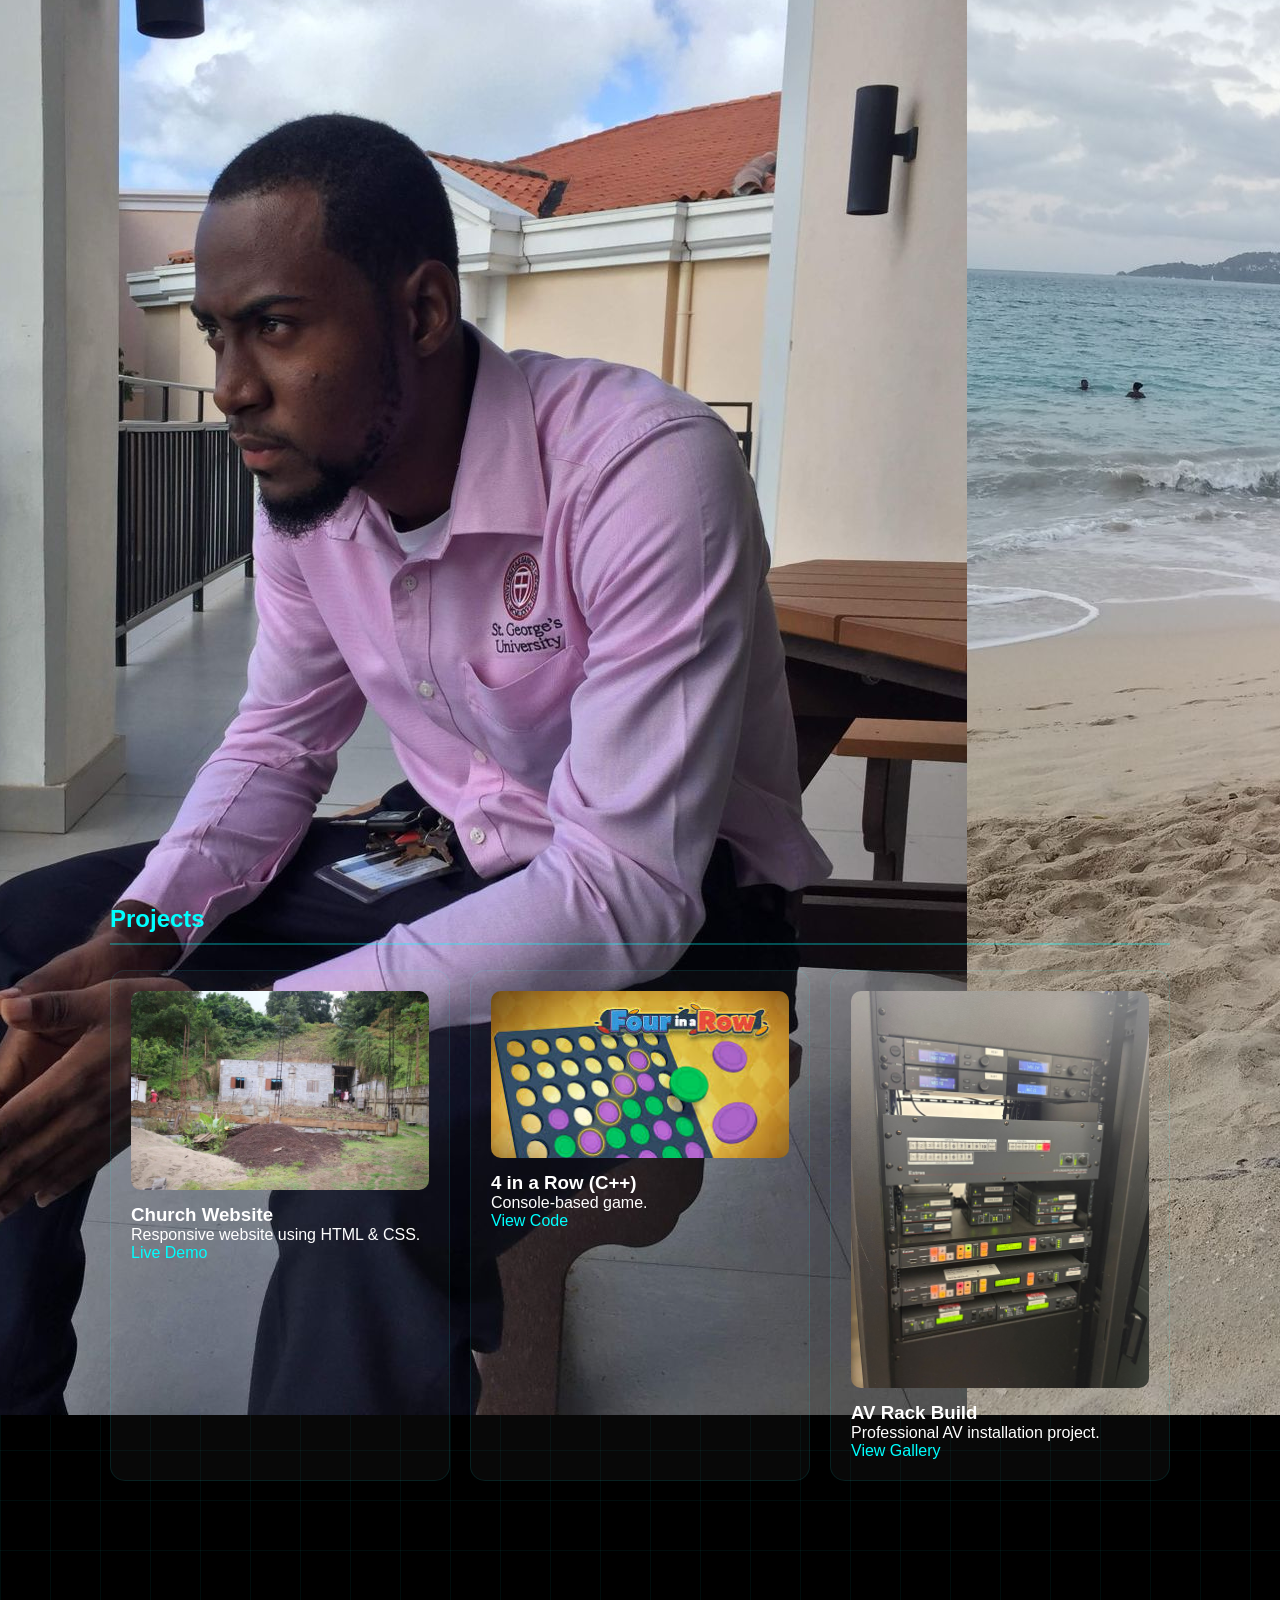
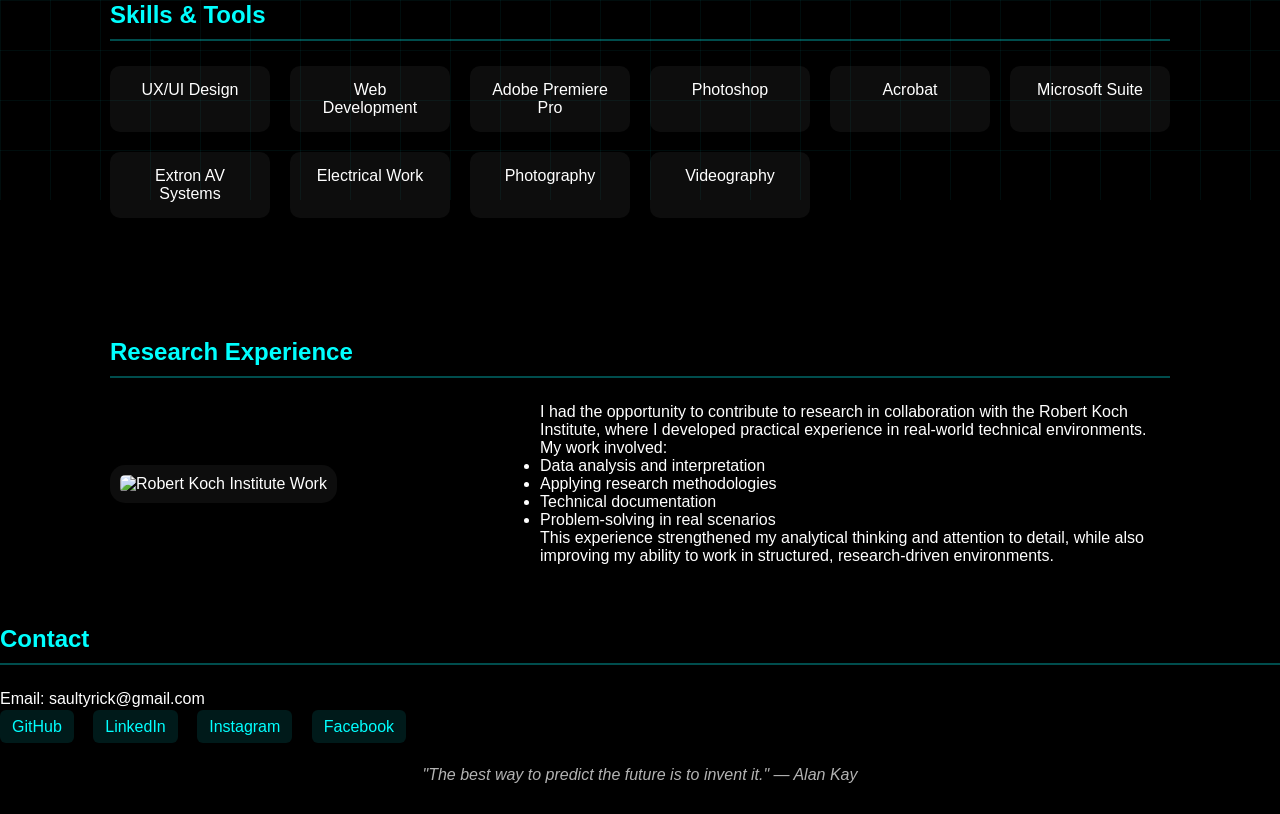
==== index.html @ 4882a9a1 "index.html" ====
<!DOCTYPE html>
<html lang="en">
<head>
<meta charset="UTF-8">
<meta name="viewport" content="width=device-width, initial-scale=1.0">
<title>Tyrick Portfolio</title>

<style>
/* RESET */
* {
    margin: 0;
    padding: 0;
    box-sizing: border-box;
}

body {
    font-family: 'Segoe UI', sans-serif;
    color: white;
    margin: 0;
    padding: 0;
    background: black;
    overflow-x: hidden;
}

/* Animated tech grid */
body::before {
    content: "";
    position: fixed;
    width: 200%;
    height: 200%;
    background-image: linear-gradient(rgba(0,255,255,0.05) 1px, transparent 1px),
                      linear-gradient(90deg, rgba(0,255,255,0.05) 1px, transparent 1px);
    background-size: 50px 50px;
    animation: moveGrid 20s linear infinite;
    z-index: -1;
}

/* Glow gradient overlay */
body::after {
    content: "";
    position: fixed;
    width: 100%;
    height: 100%;
    background: radial-gradient(circle at top, rgba(0,255,255,0.15), transparent 60%);
    z-index: -1;
}

/* Grid animation */
@keyframes moveGrid {
    0% {
        transform: translate(0,0);
    }
    100% {
        transform: translate(-50px, -50px);
    }
}

/* HEADER */
header {
    text-align: center;
    padding: 60px 20px;
}

header h1 {
    font-size: 3rem;
    background: linear-gradient(to right, cyan, lightblue);
    -webkit-background-clip: text;
    color: transparent;
}

header p {
    opacity: 0.8;
}

/* SECTION */
section {
    padding: 40px 20px;
    max-width: 1000px;
    margin: auto;
}

h2 {
    margin-bottom: 20px;
    color: cyan;
}

/* ABOUT IMAGES */
.about-images {
    display: flex;
    gap: 15px;
    margin-bottom: 20px;
    flex-wrap: wrap;
}

.about-images img {
    width: 120px;
    border-radius: 12px;
    transition: transform 0.3s;
}
/* SLIDESHOW */
.slideshow {
    position: relative;
    width: 100%;
    max-width: 400px;
    height: 300px;
    margin-bottom: 20px;
    display: flex;
    align-items: center;
    justify-content: center;
}

..slide {
    position: absolute;
    width: 100%;
    height: 100%;
    object-fit: contain; /* 🔥 FIX */
    border-radius: 15px;
    opacity: 0;
    transition: opacity 1s ease-in-out;
    background: rgba(255,255,255,0.05); /* adds frame */
}
.slide.active {
    opacity: 1;
}
.slide.active {
    opacity: 1;
    transform: scale(1.05);
}

.about-images img:hover {
    transform: scale(1.1);
}

/* PROJECTS */
.projects {
    display: grid;
    grid-template-columns: repeat(auto-fit, minmax(250px, 1fr));
    gap: 20px;
}

/* CARD */
.card {
    background: rgba(255,255,255,0.05);
    backdrop-filter: blur(10px);
    padding: 20px;
    border-radius: 15px;
    transition: all 0.3s ease;
    border: 1px solid rgba(255,255,255,0.1);
}

.card:hover {
    transform: translateY(-10px);
    box-shadow: 0 10px 30px rgba(0,255,255,0.2);
}

.card img {
    width: 100%;
    border-radius: 10px;
    margin-bottom: 10px;
}

/* LINKS */
a {
    color: cyan;
    text-decoration: none;
}

a:hover {
    text-decoration: underline;
}

/* SOCIAL */
.social-links {
    margin-top: 10px;
}

.social-links a {
    margin-right: 15px;
}

/* FOOTER */
footer {
    text-align: center;
    padding: 30px;
    opacity: 0.7;
    font-style: italic;
}

/* ANIMATION */
.fade-in {
    opacity: 0;
    transform: translateY(20px);
    animation: fadeIn 1s forwards;
}
/* HERO */
.hero {
    padding: 80px 20px;
    display: flex;
    justify-content: center;
    align-items: center;
}

.hero-content {
    display: flex;
    align-items: center;
    gap: 40px;
    flex-wrap: wrap;
}

.profile-pic {
    width: 180px;
    height: 180px;
    object-fit: cover;
    border-radius: 50%;
    border: 3px solid cyan;
    box-shadow: 0 0 25px rgba(0,255,255,0.4);
}

.hero h1 {
    font-size: 3rem;
    background: linear-gradient(to right, cyan, lightblue);
    -webkit-background-clip: text;
    color: transparent;
}

.hero h3 {
    margin: 10px 0;
    opacity: 0.8;
}

.btn {
    display: inline-block;
    margin-top: 15px;
    padding: 10px 20px;
    background: cyan;
    color: black;
    border-radius: 8px;
    font-weight: bold;
}

/* SECTION STYLE */
section {
    padding: 60px 20px;
    max-width: 1100px;
    margin: auto;
}

/* HEADINGS */
h2 {
    margin-bottom: 25px;
    border-bottom: 2px solid rgba(0,255,255,0.3);
    padding-bottom: 10px;
}

/* CARDS (UPGRADED) */
.card {
    background: rgba(255,255,255,0.03);
    padding: 20px;
    border-radius: 15px;
    transition: 0.3s;
    border: 1px solid rgba(0,255,255,0.1);
}

.card:hover {
    transform: translateY(-8px);
    box-shadow: 0 0 25px rgba(0,255,255,0.2);
}

/* SKILLS GRID */
.skills-grid {
    display: grid;
    grid-template-columns: repeat(auto-fit, minmax(150px, 1fr));
    gap: 20px;
    text-align: center;
}

.skill {
    background: rgba(255,255,255,0.04);
    padding: 20px;
    border-radius: 12px;
    transition: 0.3s;
}

.skill:hover {
    transform: scale(1.05);
    background: rgba(0,255,255,0.08);
}

/* RKI SECTION */
.rki {
    display: flex;
    gap: 30px;
    align-items: center;
    flex-wrap: wrap;
}

.rki img {
    width: 250px;
    border-radius: 15px;
    box-shadow: 0 0 20px rgba(0,255,255,0.2);
}
/* ABOUT LAYOUT */
.about-container {
    display: flex;
    gap: 30px;
    align-items: center;
    flex-wrap: wrap;
}

.about-text {
    flex: 1;
    min-width: 280px;
}

.slideshow {
    flex: 1;
    max-width: 400px;
}

/* SKILLS */
.skills-grid {
    display: grid;
    grid-template-columns: repeat(auto-fit, minmax(140px, 1fr));
    gap: 20px;
    text-align: center;
}

.skill {
    background: rgba(255,255,255,0.05);
    padding: 15px;
    border-radius: 10px;
    transition: 0.3s;
}

.skill:hover {
    background: rgba(0,255,255,0.1);
    transform: scale(1.05);
}
/* CONTACT */
.social-links a {
    margin-right: 15px;
    padding: 8px 12px;
    border-radius: 6px;
    background: rgba(0,255,255,0.1);
}
    /* RESEARCH SECTION */
.research-container {
    display: flex;
    gap: 30px;
    align-items: center;
    flex-wrap: wrap;
}

.research-image {
    flex: 1;
    max-width: 400px;
}

.research-image img {
    width: 100%;
    height: 280px;
    object-fit: contain; /* 🔥 THIS FIXES CUTTING */
    border-radius: 15px;
    background: rgba(255,255,255,0.05); /* gives frame feel */
    padding: 10px;
}

.research-text {
    flex: 1;
    min-width: 280px;
}
@keyframes fadeIn {
    to {
        opacity: 1;
        transform: translateY(0);
    }
}

/* RESPONSIVE */
@media(max-width: 600px) {
    header h1 {
        font-size: 2rem;
    }
}
</style>

</head>

<body>

<header class="hero fade-in">
    <div class="hero-content">
        <img src="./saul5.jpeg" class="profile-pic">

        <div>
            <h1>Tyrick Saul</h1>
            <h3>Audio Visual Technician | Web Developer</h3>
            <p>Building modern, user-focused digital experiences.</p>
            <a href="Tyrick Saul Resume 2026.docx" class="btn">Download CV</a>
        </div>
    </div>
</header>

<section class="fade-in">
    <h2>About Me</h2>

    <div class="about-container">

        <div class="slideshow">
            <img class="slide active" src="./Tyrick.jpeg">
            <img class="slide" src="./saul1.jpeg">
            <img class="slide" src="./saul2.jpeg">
            <img class="slide" src="./saul3.jpeg">
            <img class="slide" src="./saul4.jpeg">
            <img class="slide" src="./saul6.jpeg">
            <img class="slide" src="./saul7.jpeg">
        </div>

        <div class="about-text">
            <p>
                Hi, I’m Tyrick - a 27-year-old Audiovisual Technician with a deep passion for building modern, responsive websites. I love turning ideas into real-world digital solutions that are clean, performant, and a pleasure to use.
            </p>

            <p>
                By day, I work in the world of sound and visuals. By evenings (and night), I’m a BSc Information Technology student, constantly learning how to bridge the gap between creative design and technical execution.
            </p>

            <p>
                When I’m not behind a screen, I enjoy hiking, working on cars, and building things. I value purpose, integrity, and community in everything I do.
            </p>

            <p><strong>Let’s build something meaningful — together.</strong></p>
        </div>

    </div>
</section>

<section class="fade-in">
    <h2>Projects</h2>

    <div class="projects">

        <div class="card">
            <img src="./60.jpeg">
            <h3>Church Website</h3>
            <p>Responsive website using HTML & CSS.</p>
            <a href="index1.html" target="_blank">Live Demo</a>
        </div>

        <div class="card">
            <img src="./4inarow.jfif">
            <h3>4 in a Row (C++)</h3>
            <p>Console-based game.</p>
            <a href="./completeproject.cpp">View Code</a>
        </div>

        <div class="card">
    <img src="./rack11.jpeg">
    <h3>AV Rack Build</h3>
    <p>Professional AV installation project.</p>
    <a href="avrack.html">View Gallery</a>
</div>

    </div>
</section>
<section class="fade-in">
    <h2>Skills & Tools</h2>

    <div class="skills-grid">
        <div class="skill">UX/UI Design</div>
        <div class="skill">Web Development</div>
        <div class="skill">Adobe Premiere Pro</div>
        <div class="skill">Photoshop</div>
        <div class="skill">Acrobat</div>
        <div class="skill">Microsoft Suite</div>
        <div class="skill">Extron AV Systems</div>
        <div class="skill">Electrical Work</div>
        <div class="skill">Photography</div>
        <div class="skill">Videography</div>
    </div>
</section>
<section class="fade-in">
    <h2>Research Experience</h2>

    <div class="research-container">

        <div class="research-image">
            <img src="./rki.jpeg" alt="Robert Koch Institute Work">
        </div>

        <div class="research-text">
            <p>
                I had the opportunity to contribute to research in collaboration with the Robert Koch Institute, where I developed practical experience in real-world technical environments.
            </p>

            <p>
                My work involved:
            </p>

            <ul>
                <li>Data analysis and interpretation</li>
                <li>Applying research methodologies</li>
                <li>Technical documentation</li>
                <li>Problem-solving in real scenarios</li>
            </ul>

            <p>
                This experience strengthened my analytical thinking and attention to detail, while also improving my ability to work in structured, research-driven environments.
            </p>
        </div>

    </div>
</section>
    <h2>Contact</h2>
    <p>Email: saultyrick@gmail.com</p>

    <div class="social-links">
        <a href="https://github.com/Tyricks" target="_blank">GitHub</a>
        <a href="https://www.linkedin.com/in/tyrick-saul-34ab68225/" target="_blank">LinkedIn</a>
        <a href="https://instagram.com/yourprofile" target="_blank">Instagram</a>
        <a href="https://www.facebook.com/trini.vibes.3" target="_blank">Facebook</a>
    </div>
</section>

<footer>
    "The best way to predict the future is to invent it." — Alan Kay
</footer>
<script>
let slides = document.querySelectorAll(".slide");
let index = 0;

setInterval(() => {
    slides[index].classList.remove("active");
    index = (index + 1) % slides.length;
    slides[index].classList.add("active");
}, 2000); // 2 seconds per image
</script>
</body>
</html>
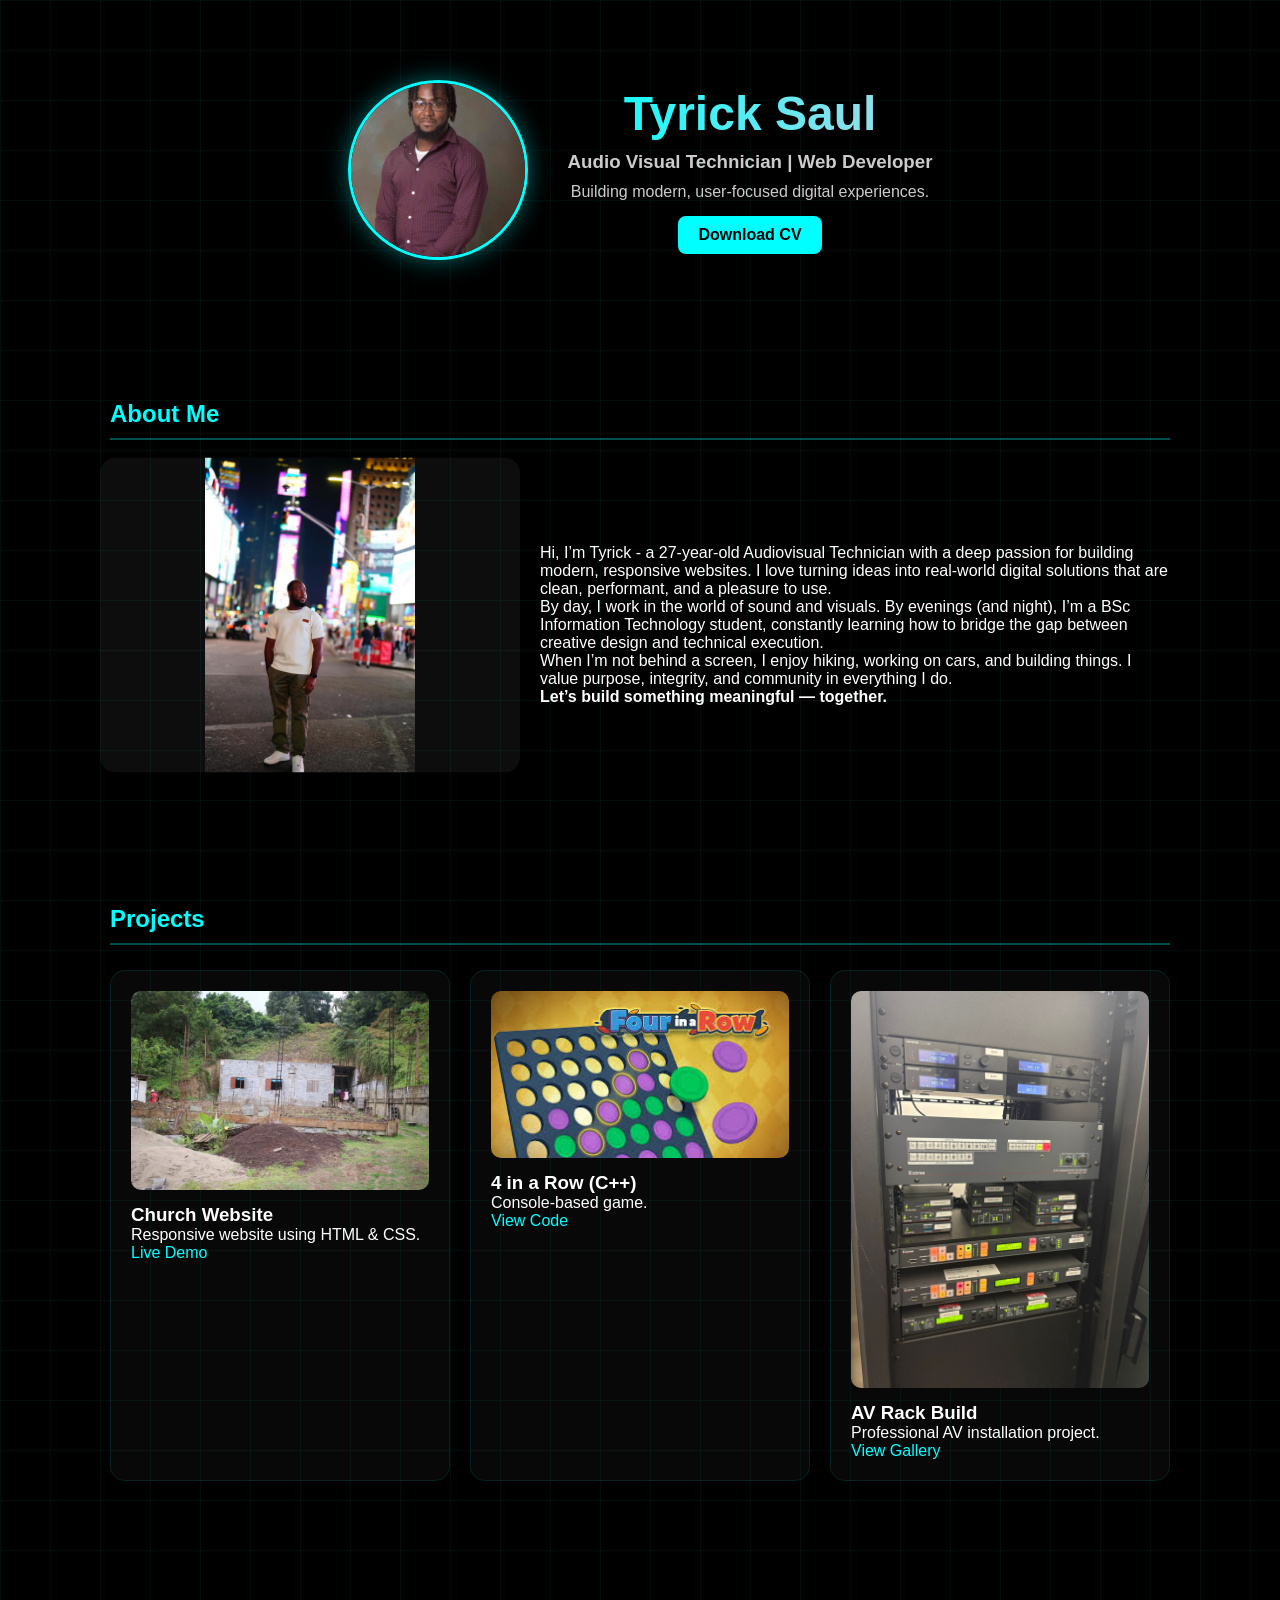
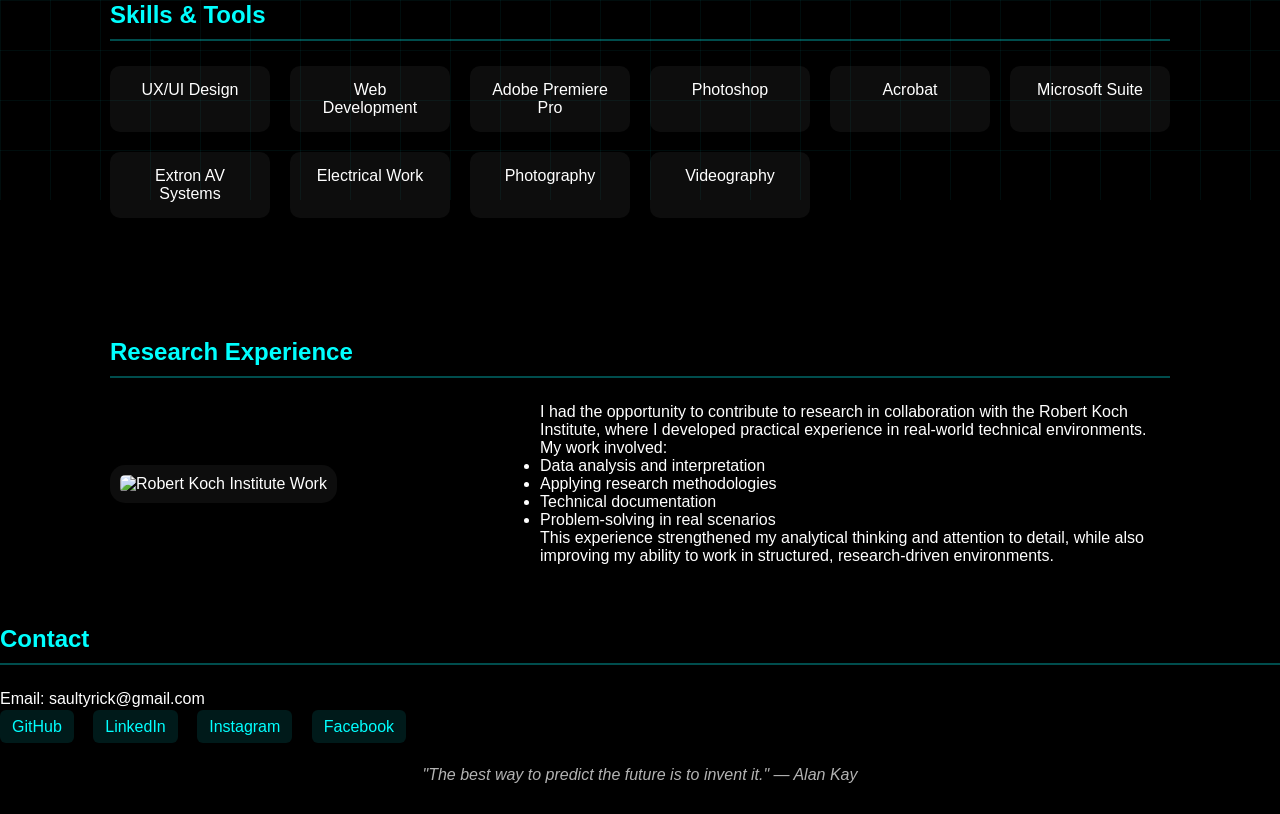
==== commit 055bdc3e: "index.html" ====
--- a/index.html
+++ b/index.html
@@ -109,7 +109,7 @@
     justify-content: center;
 }
 
-..slide {
+.slide {
     position: absolute;
     width: 100%;
     height: 100%;
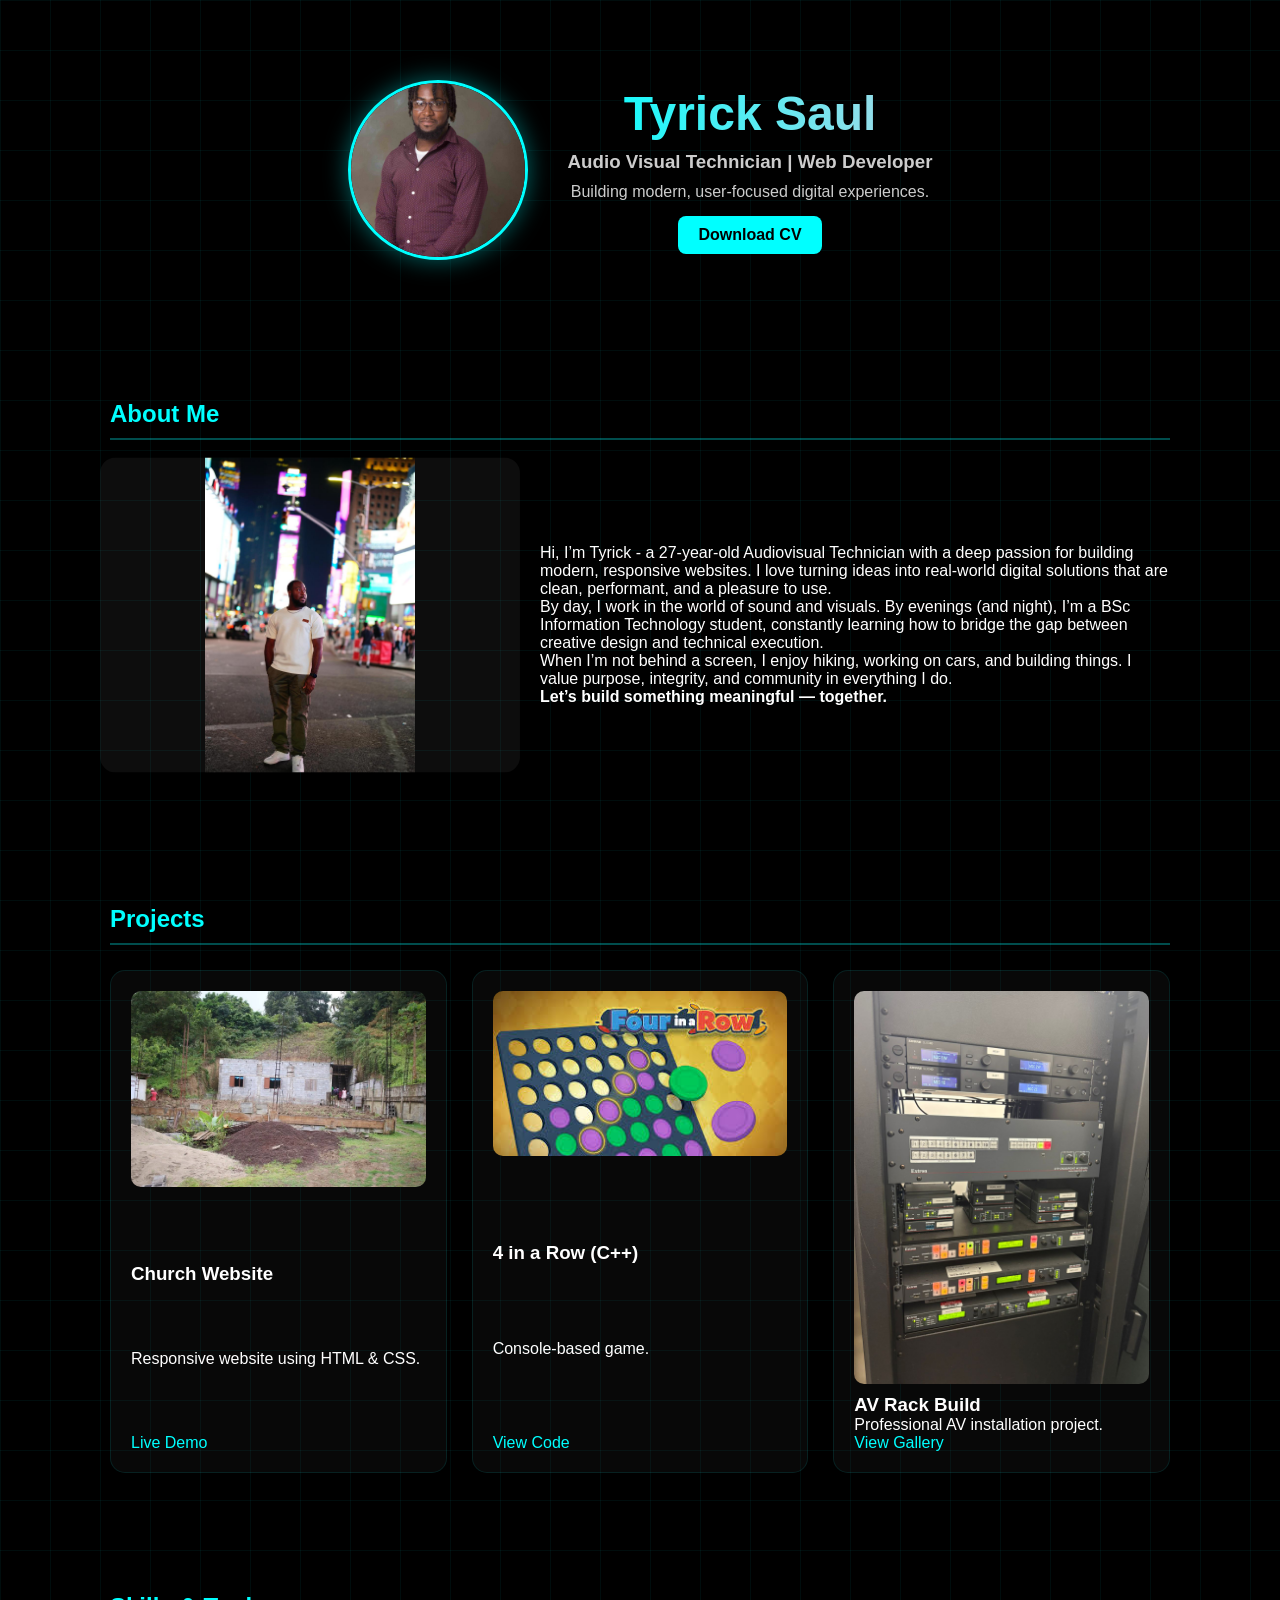
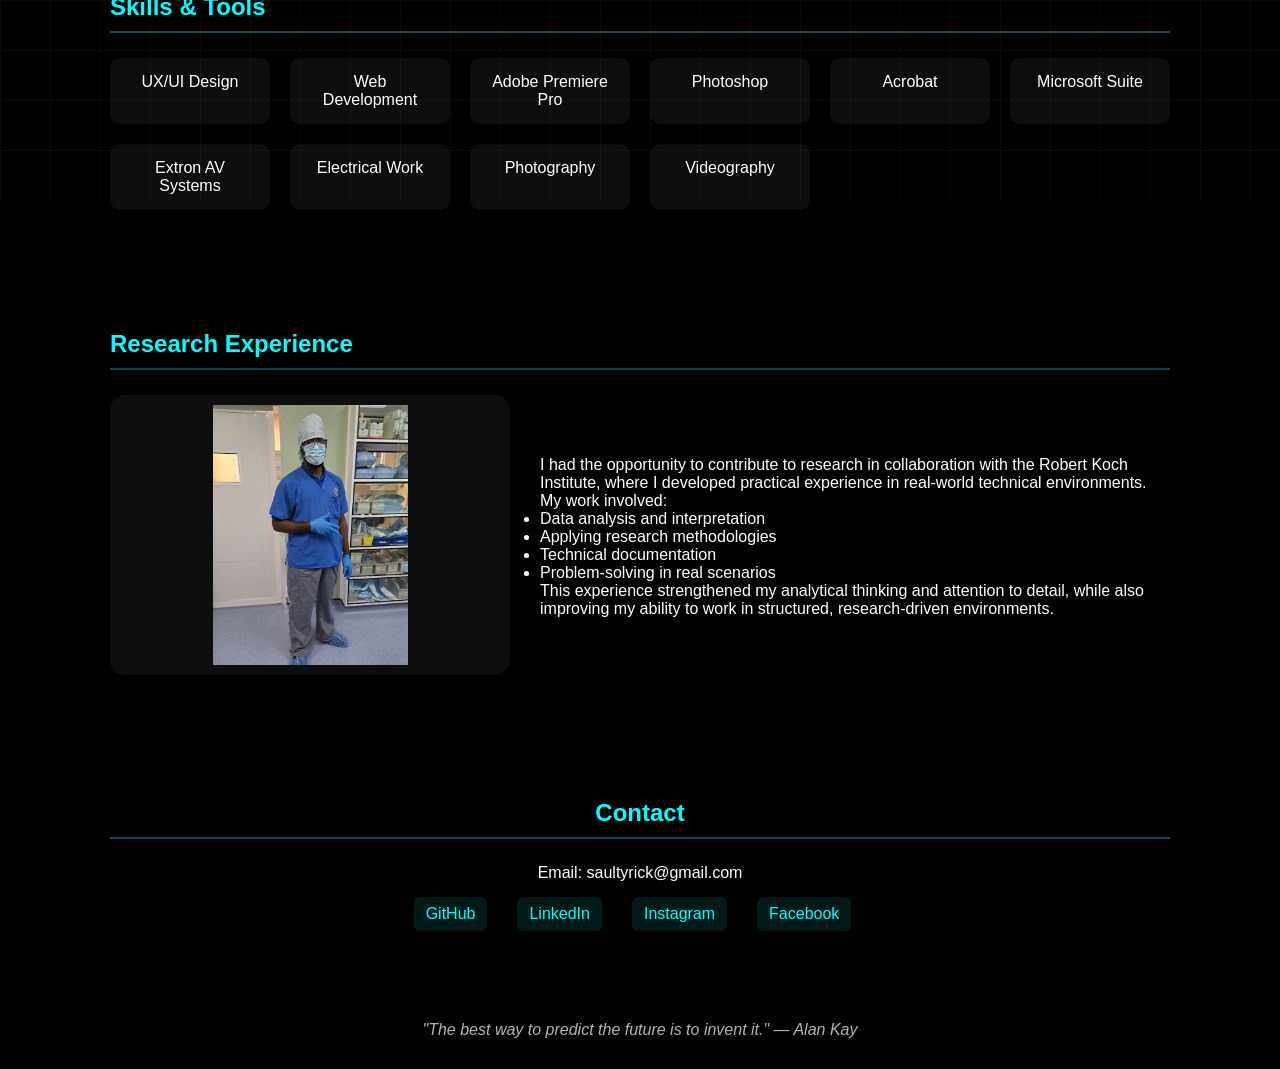
==== commit 1a2a29b8: "index.html" ====
--- a/index.html
+++ b/index.html
@@ -137,15 +137,23 @@
     grid-template-columns: repeat(auto-fit, minmax(250px, 1fr));
     gap: 20px;
 }
-
+.projects {
+    display: grid;
+    grid-template-columns: repeat(auto-fit, minmax(250px, 1fr));
+    gap: 25px;
+    align-items: stretch;
+}
 /* CARD */
 .card {
-    background: rgba(255,255,255,0.05);
-    backdrop-filter: blur(10px);
+    display: flex;
+    flex-direction: column;
+    justify-content: space-between;
+    background: rgba(255,255,255,0.03);
     padding: 20px;
     border-radius: 15px;
-    transition: all 0.3s ease;
-    border: 1px solid rgba(255,255,255,0.1);
+    transition: 0.3s;
+    border: 1px solid rgba(0,255,255,0.1);
+    height: 100%;
 }
 
 .card:hover {
@@ -343,7 +351,18 @@
     border-radius: 6px;
     background: rgba(0,255,255,0.1);
 }
-    /* RESEARCH SECTION */
+   /* CONTACT CENTER */
+.contact-section {
+    text-align: center;
+}
+
+.contact-section .social-links {
+    display: flex;
+    justify-content: center;
+    gap: 15px;
+    margin-top: 15px;
+    flex-wrap: wrap;
+} /* RESEARCH SECTION */
 .research-container {
     display: flex;
     gap: 30px;
@@ -485,7 +504,7 @@
     <div class="research-container">
 
         <div class="research-image">
-            <img src="./rki.jpeg" alt="Robert Koch Institute Work">
+            <img src="./vet.jpeg" alt="Robert Koch Institute Work">
         </div>
 
         <div class="research-text">
@@ -511,7 +530,9 @@
 
     </div>
 </section>
+   <section class="fade-in contact-section">
     <h2>Contact</h2>
+
     <p>Email: saultyrick@gmail.com</p>
 
     <div class="social-links">
@@ -521,7 +542,6 @@
         <a href="https://www.facebook.com/trini.vibes.3" target="_blank">Facebook</a>
     </div>
 </section>
-
 <footer>
     "The best way to predict the future is to invent it." — Alan Kay
 </footer>
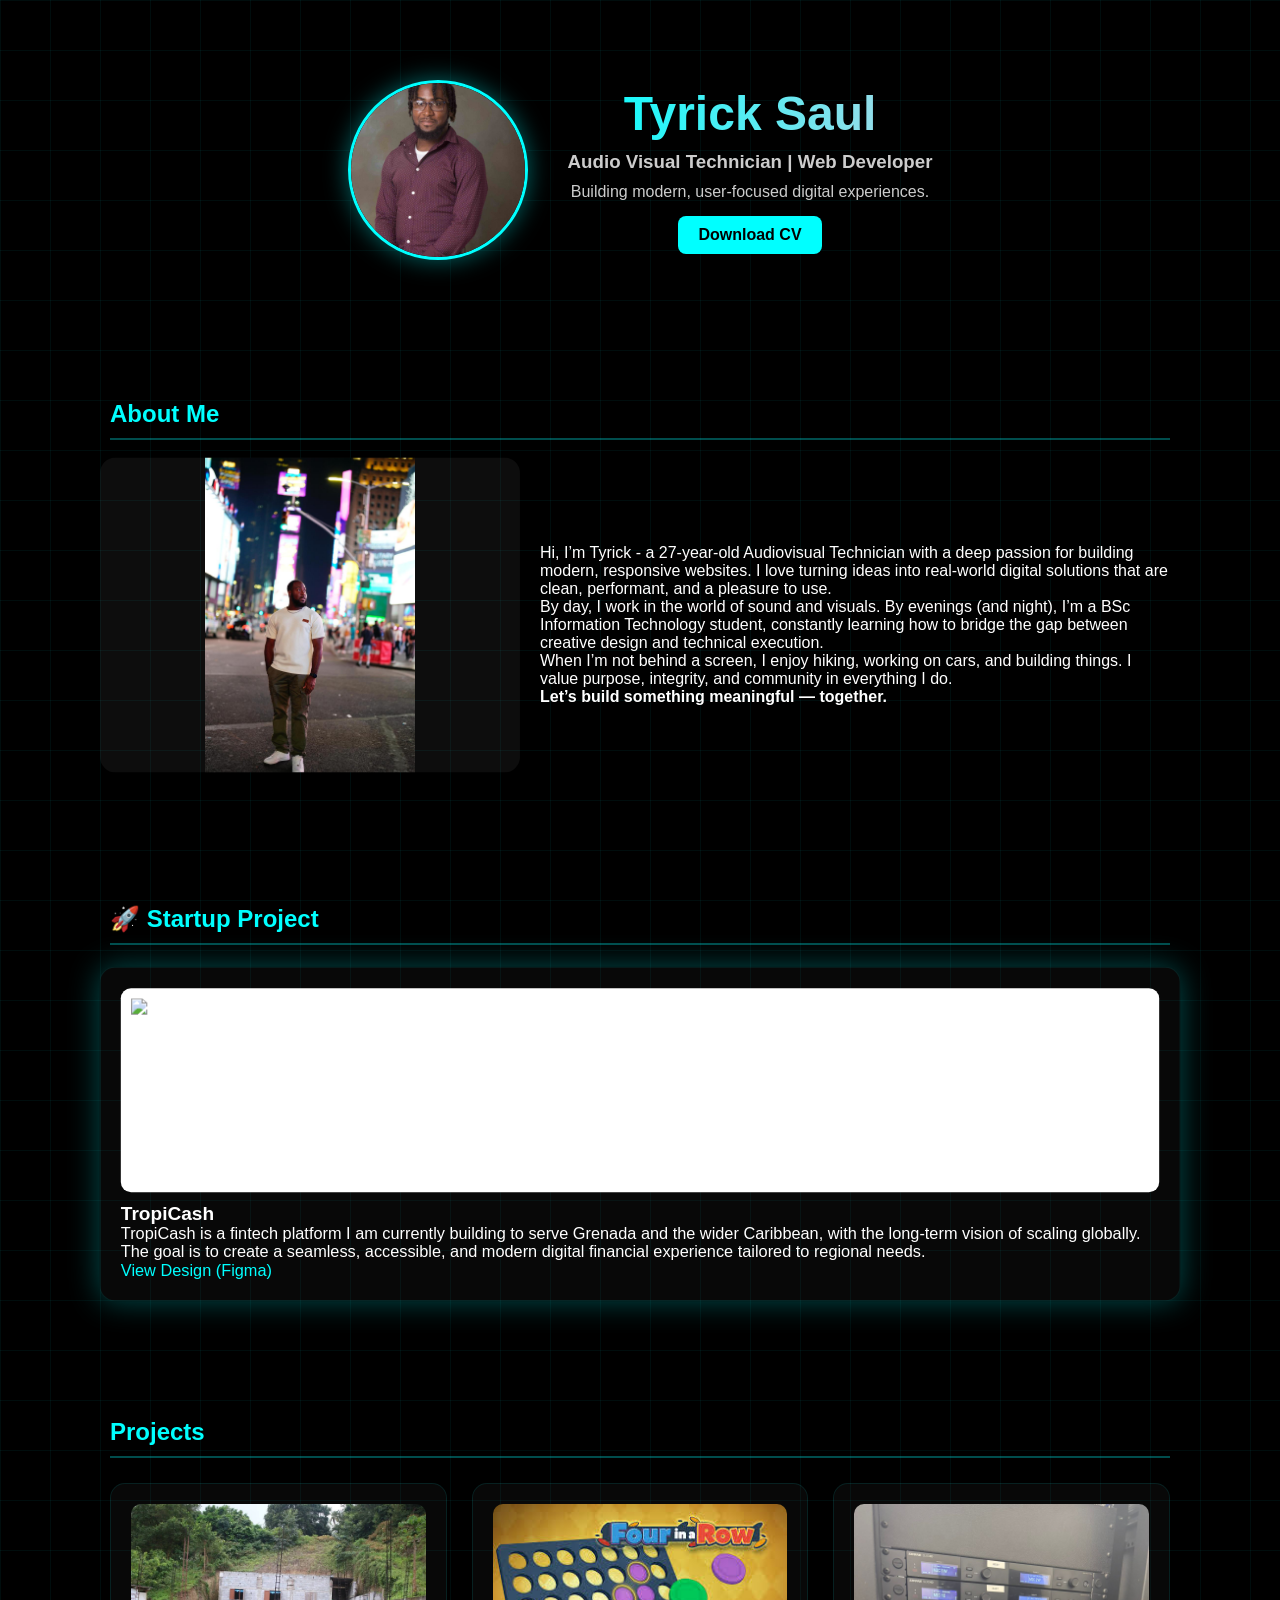
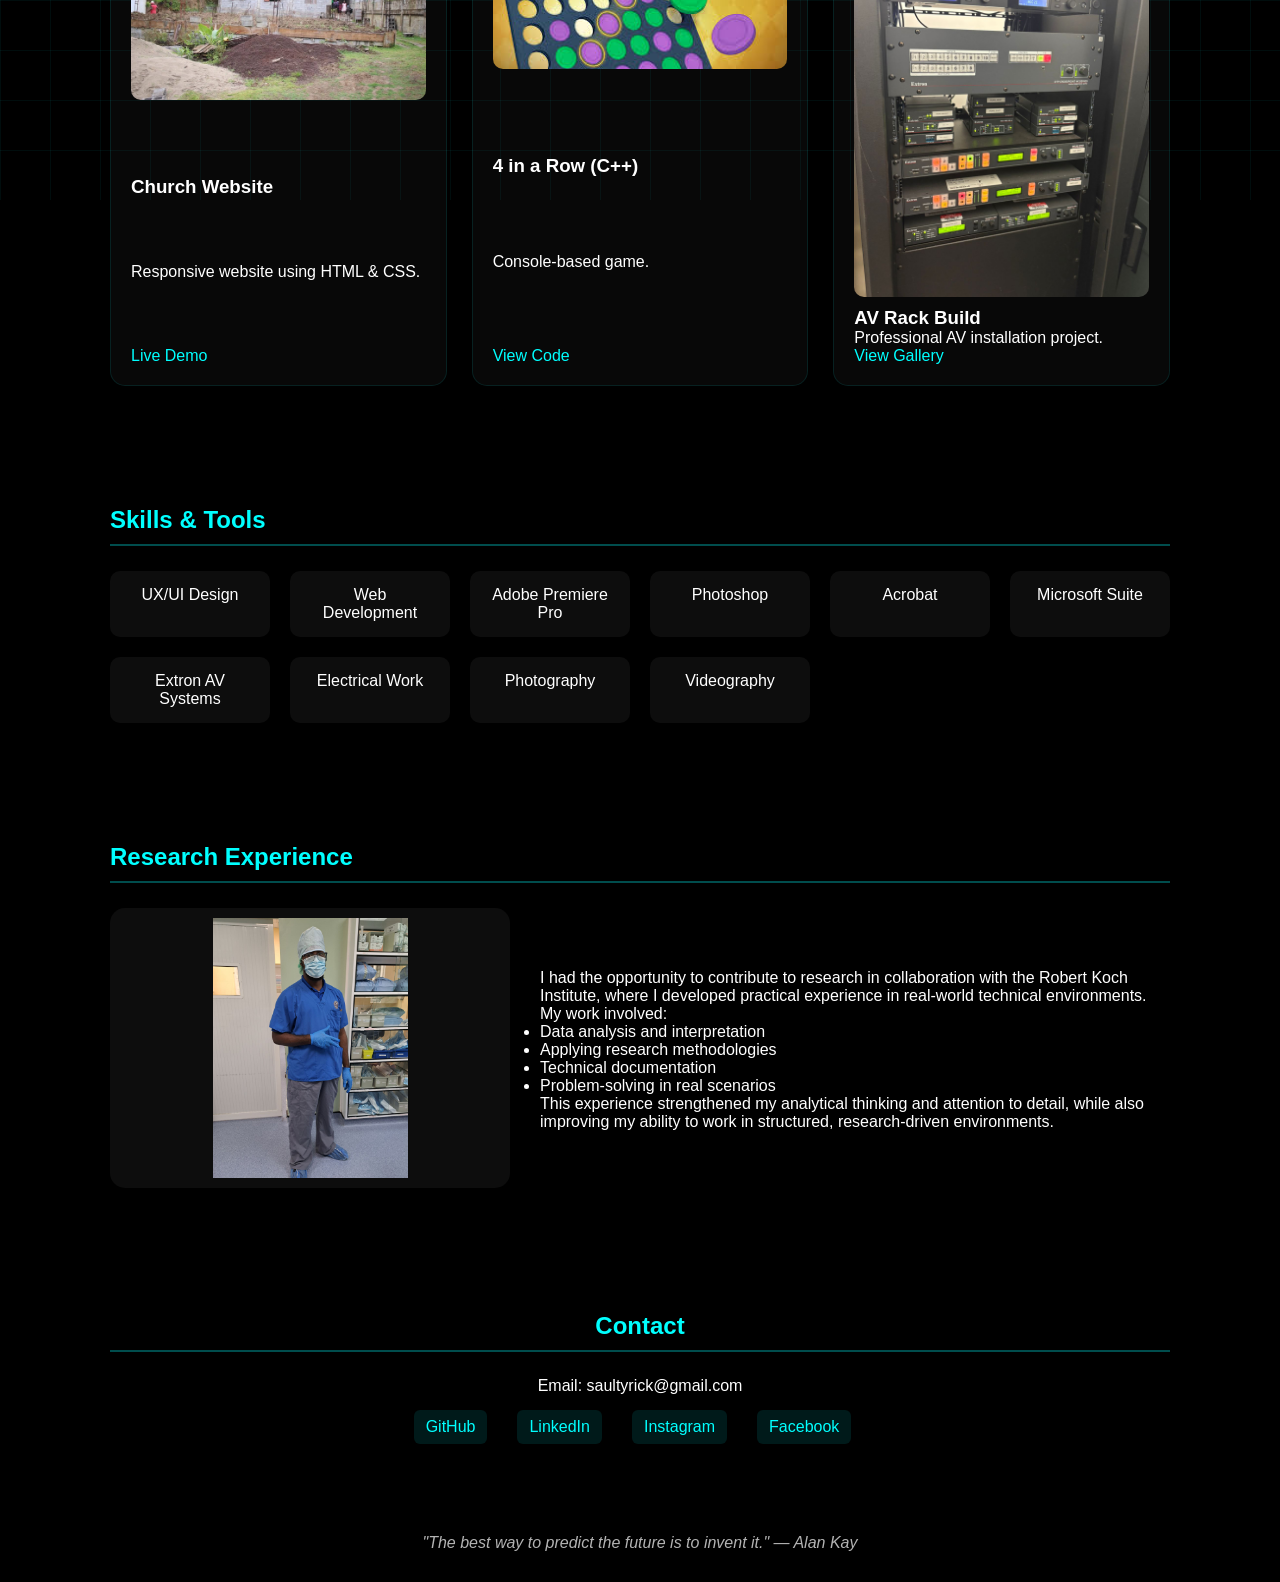
==== commit e852873f: "index.html" ====
--- a/index.html
+++ b/index.html
@@ -130,7 +130,24 @@
 .about-images img:hover {
     transform: scale(1.1);
 }
-
+/* FEATURED PROJECT */
+.featured {
+    border: 2px solid cyan;
+    box-shadow: 0 0 30px rgba(0,255,255,0.3);
+    transform: scale(1.02);
+}
+
+.featured:hover {
+    transform: scale(1.04);
+}
+
+/* OPTIONAL: logo fit better */
+.featured img {
+    height: 200px;
+    object-fit: contain;
+    background: white;
+    padding: 10px;
+}
 /* PROJECTS */
 .projects {
     display: grid;
@@ -453,7 +470,33 @@
 
     </div>
 </section>
-
+<section class="fade-in">
+    <h2>🚀 Startup Project</h2>
+
+    <div class="projects">
+
+        <div class="card featured">
+            <img src="./colored-logo.png" alt="TropiCash Logo">
+
+            <h3>TropiCash</h3>
+
+            <p>
+                TropiCash is a fintech platform I am currently building to serve Grenada and the wider Caribbean, 
+                with the long-term vision of scaling globally.
+            </p>
+
+            <p>
+                The goal is to create a seamless, accessible, and modern digital financial experience tailored 
+                to regional needs.
+            </p>
+
+            <a href="https://www.figma.com/make/G0i97LySln45JlSBW0bBaF/TropiCash?p=f&t=pW9nq3WUN1RLsD5c-0&fullscreen=1" target="_blank">
+                View Design (Figma)
+            </a>
+        </div>
+
+    </div>
+</section>
 <section class="fade-in">
     <h2>Projects</h2>
 
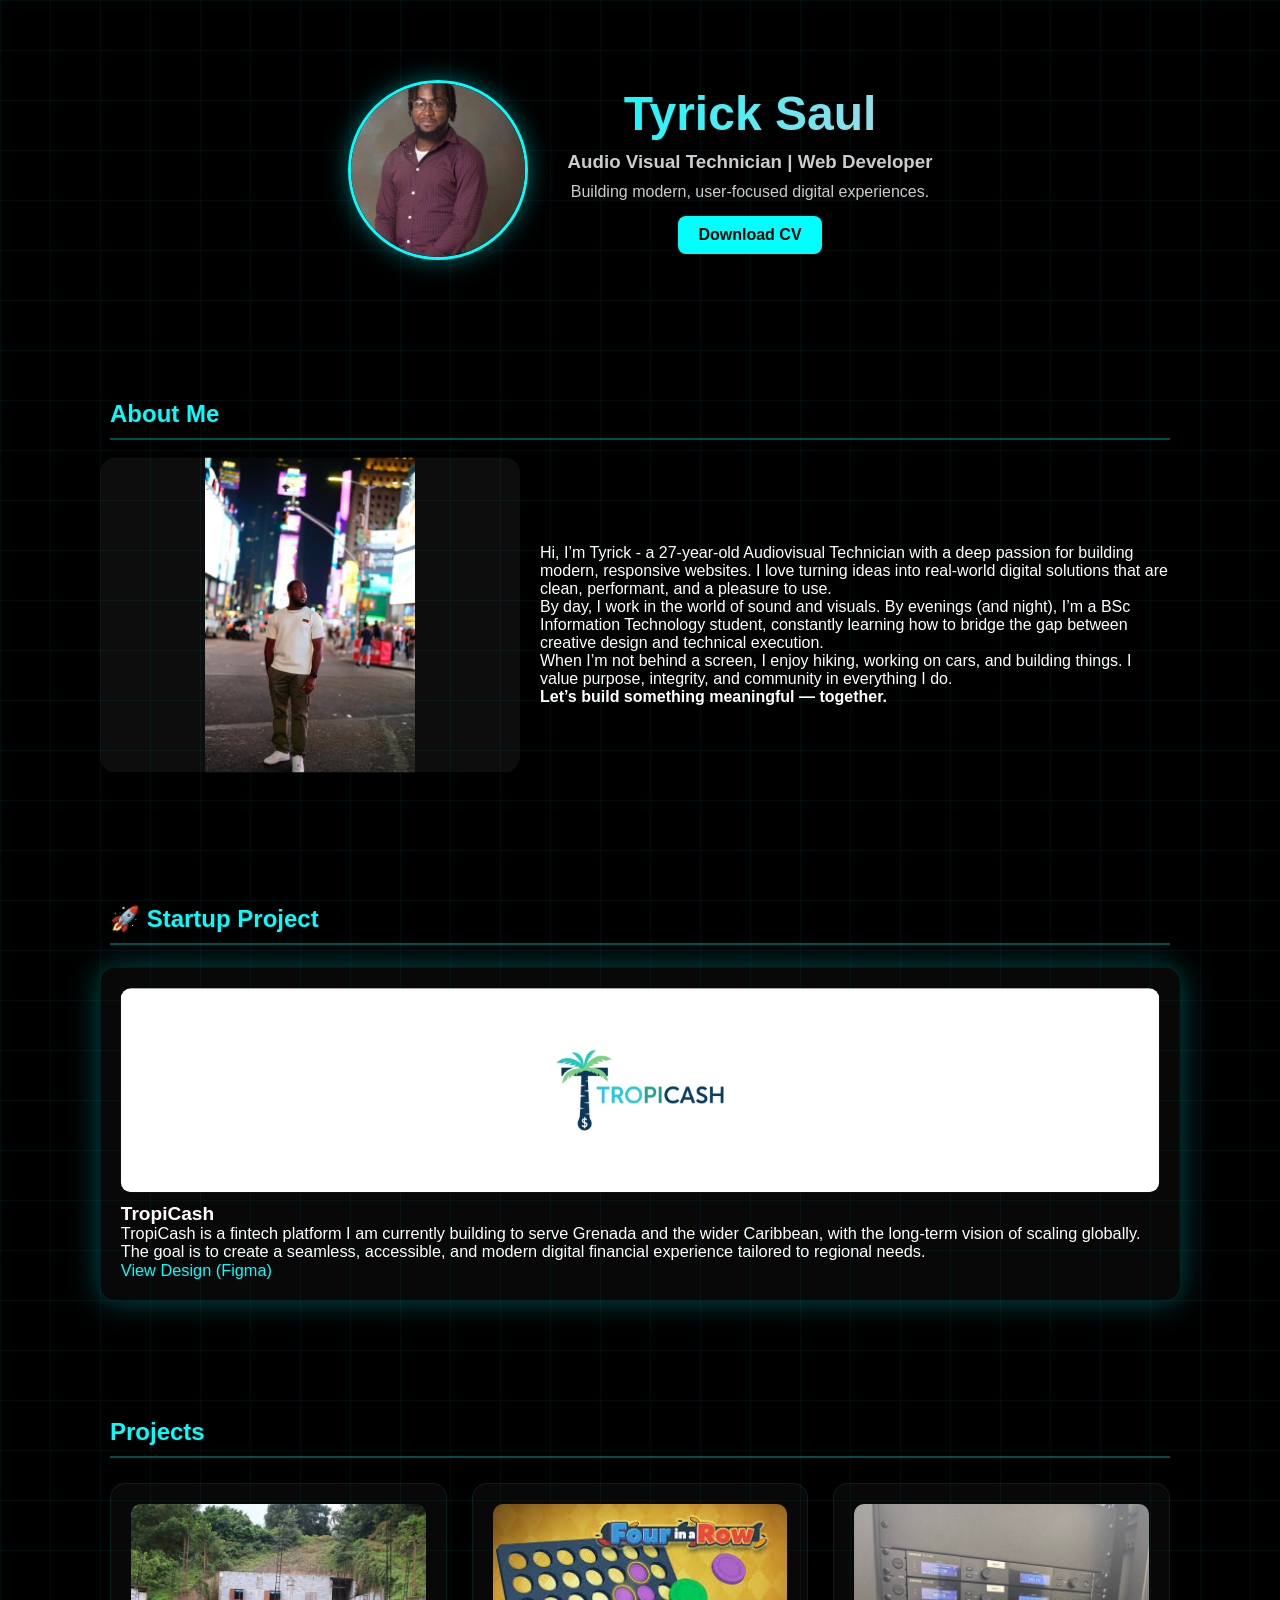
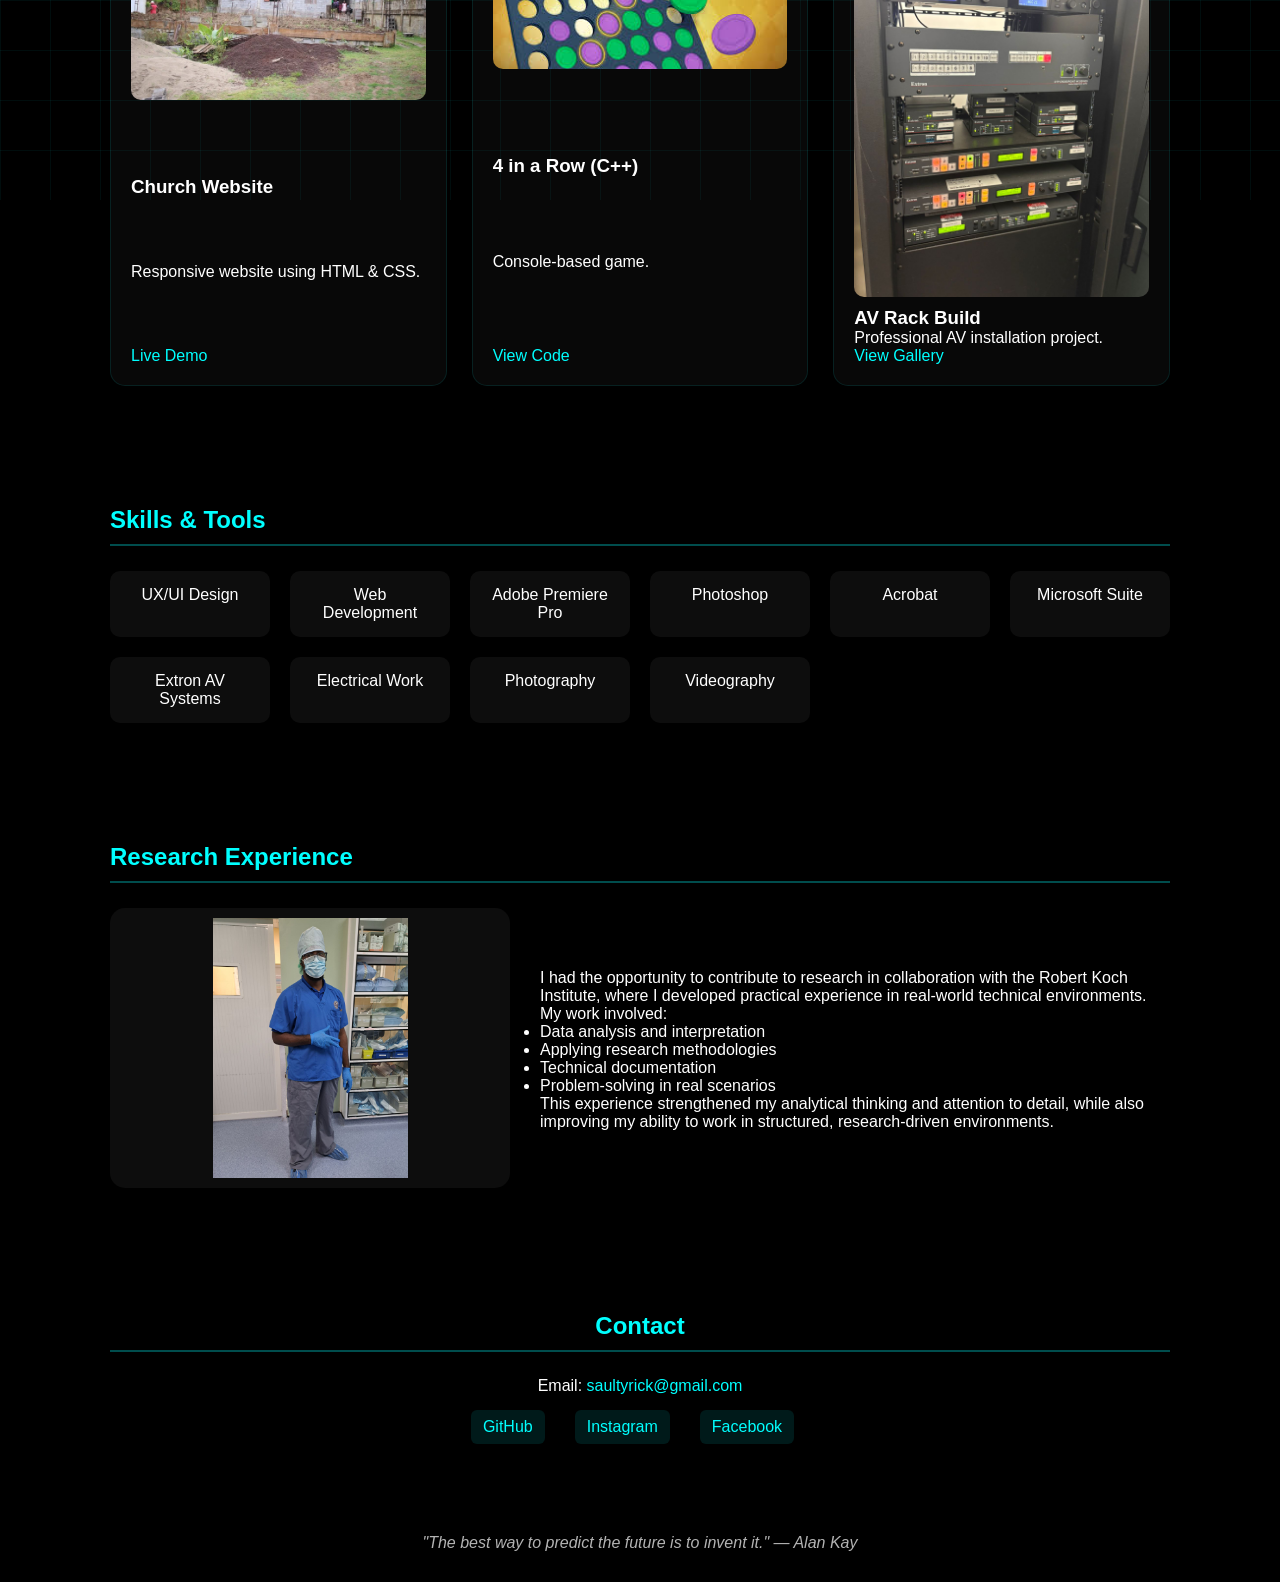
==== commit 8aefff4a: "index.html" ====
--- a/index.html
+++ b/index.html
@@ -576,11 +576,10 @@
    <section class="fade-in contact-section">
     <h2>Contact</h2>
 
-    <p>Email: saultyrick@gmail.com</p>
+   <p>Email: <a href="mailto:saultyrick@gmail.com">saultyrick@gmail.com</a></p>
 
     <div class="social-links">
         <a href="https://github.com/Tyricks" target="_blank">GitHub</a>
-        <a href="https://www.linkedin.com/in/tyrick-saul-34ab68225/" target="_blank">LinkedIn</a>
         <a href="https://instagram.com/yourprofile" target="_blank">Instagram</a>
         <a href="https://www.facebook.com/trini.vibes.3" target="_blank">Facebook</a>
     </div>
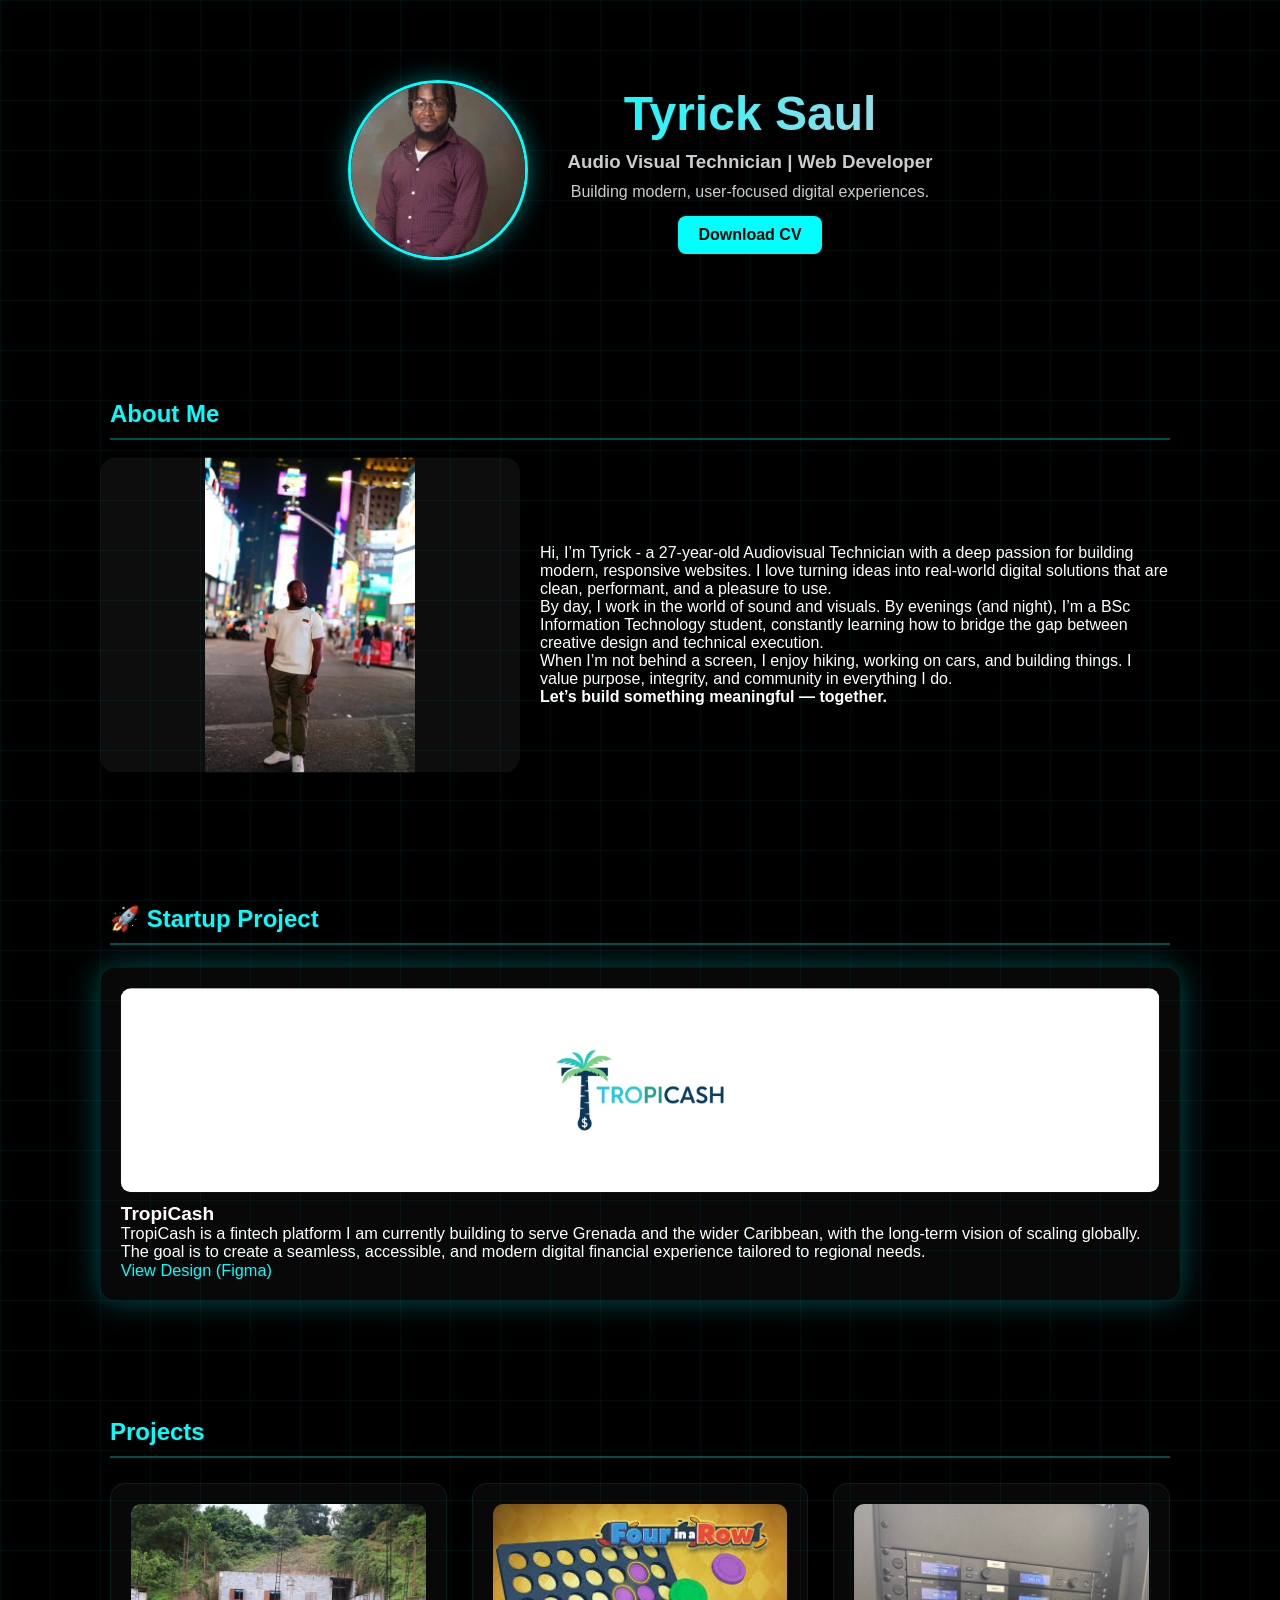
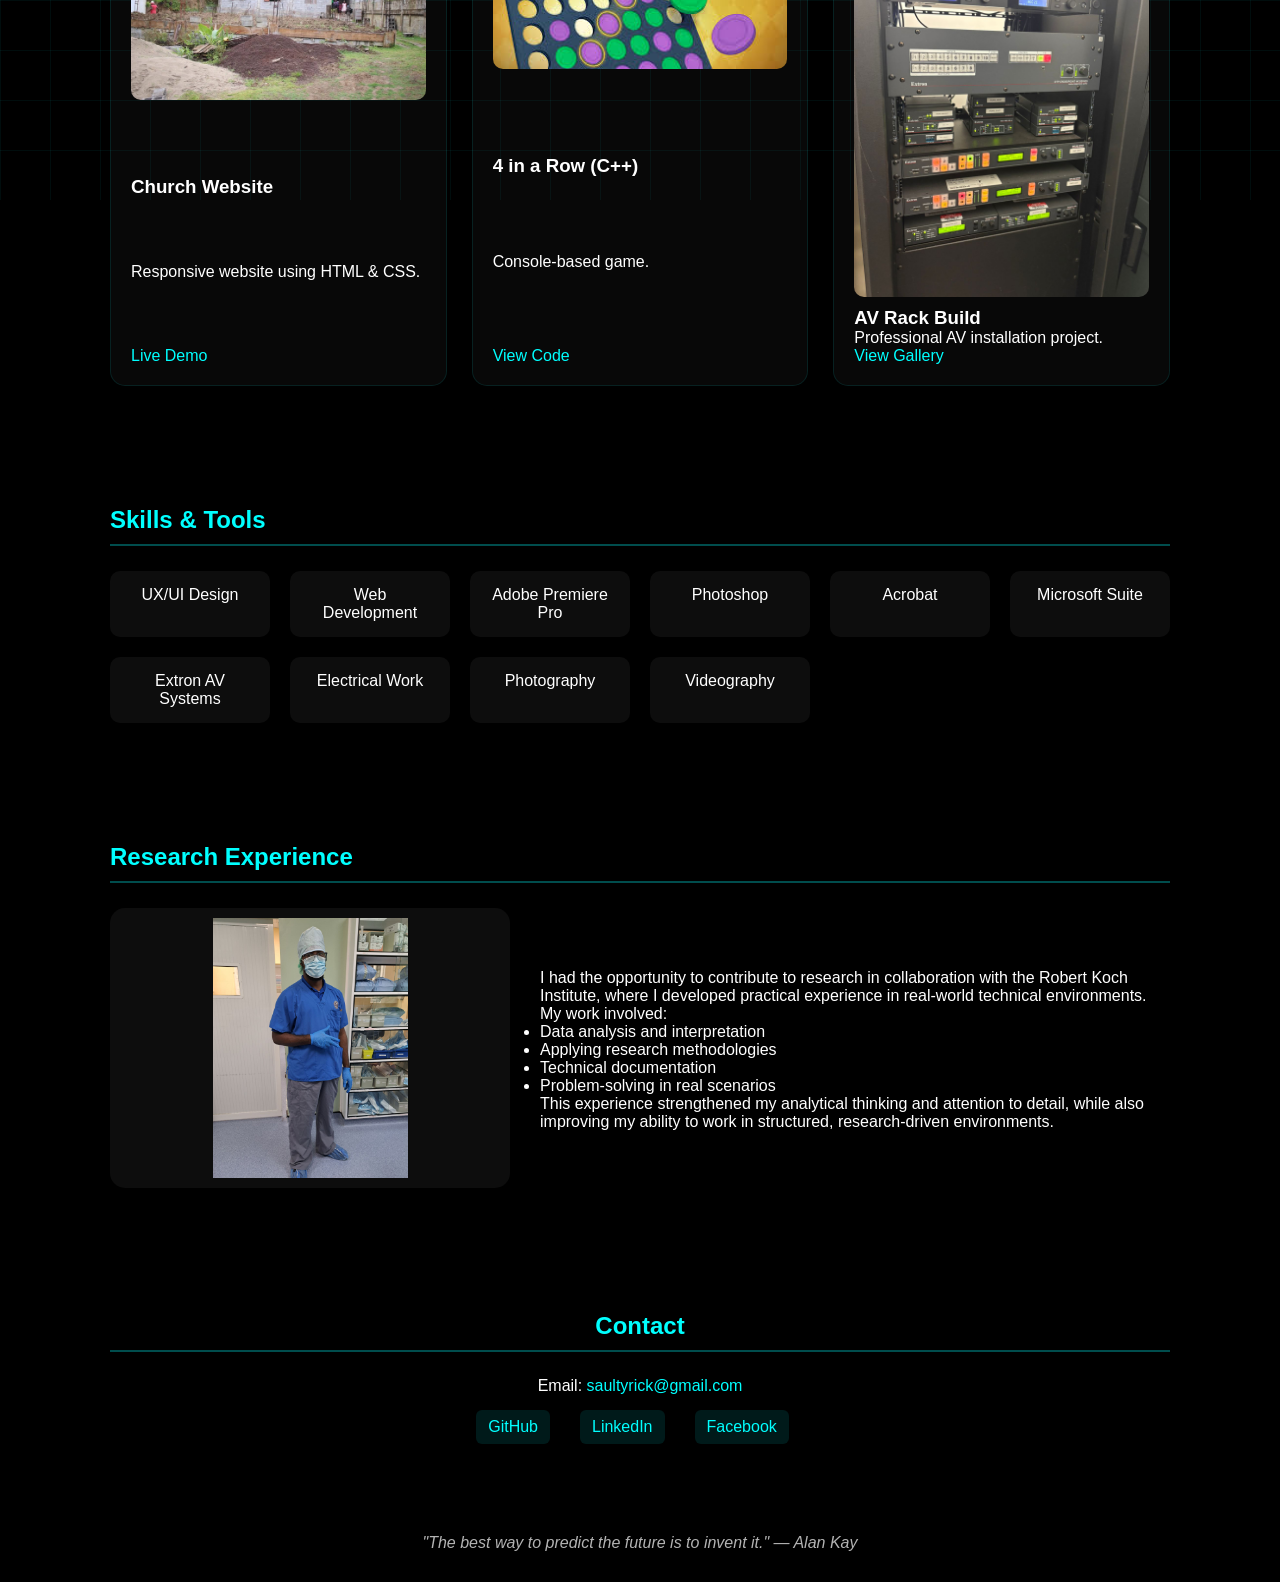
==== commit 4dd66316: "index.html" ====
--- a/index.html
+++ b/index.html
@@ -580,7 +580,7 @@
 
     <div class="social-links">
         <a href="https://github.com/Tyricks" target="_blank">GitHub</a>
-        <a href="https://instagram.com/yourprofile" target="_blank">Instagram</a>
+        <a href="https://www.linkedin.com/in/tyrick-saul-34ab68225/" target="_blank">LinkedIn</a>
         <a href="https://www.facebook.com/trini.vibes.3" target="_blank">Facebook</a>
     </div>
 </section>
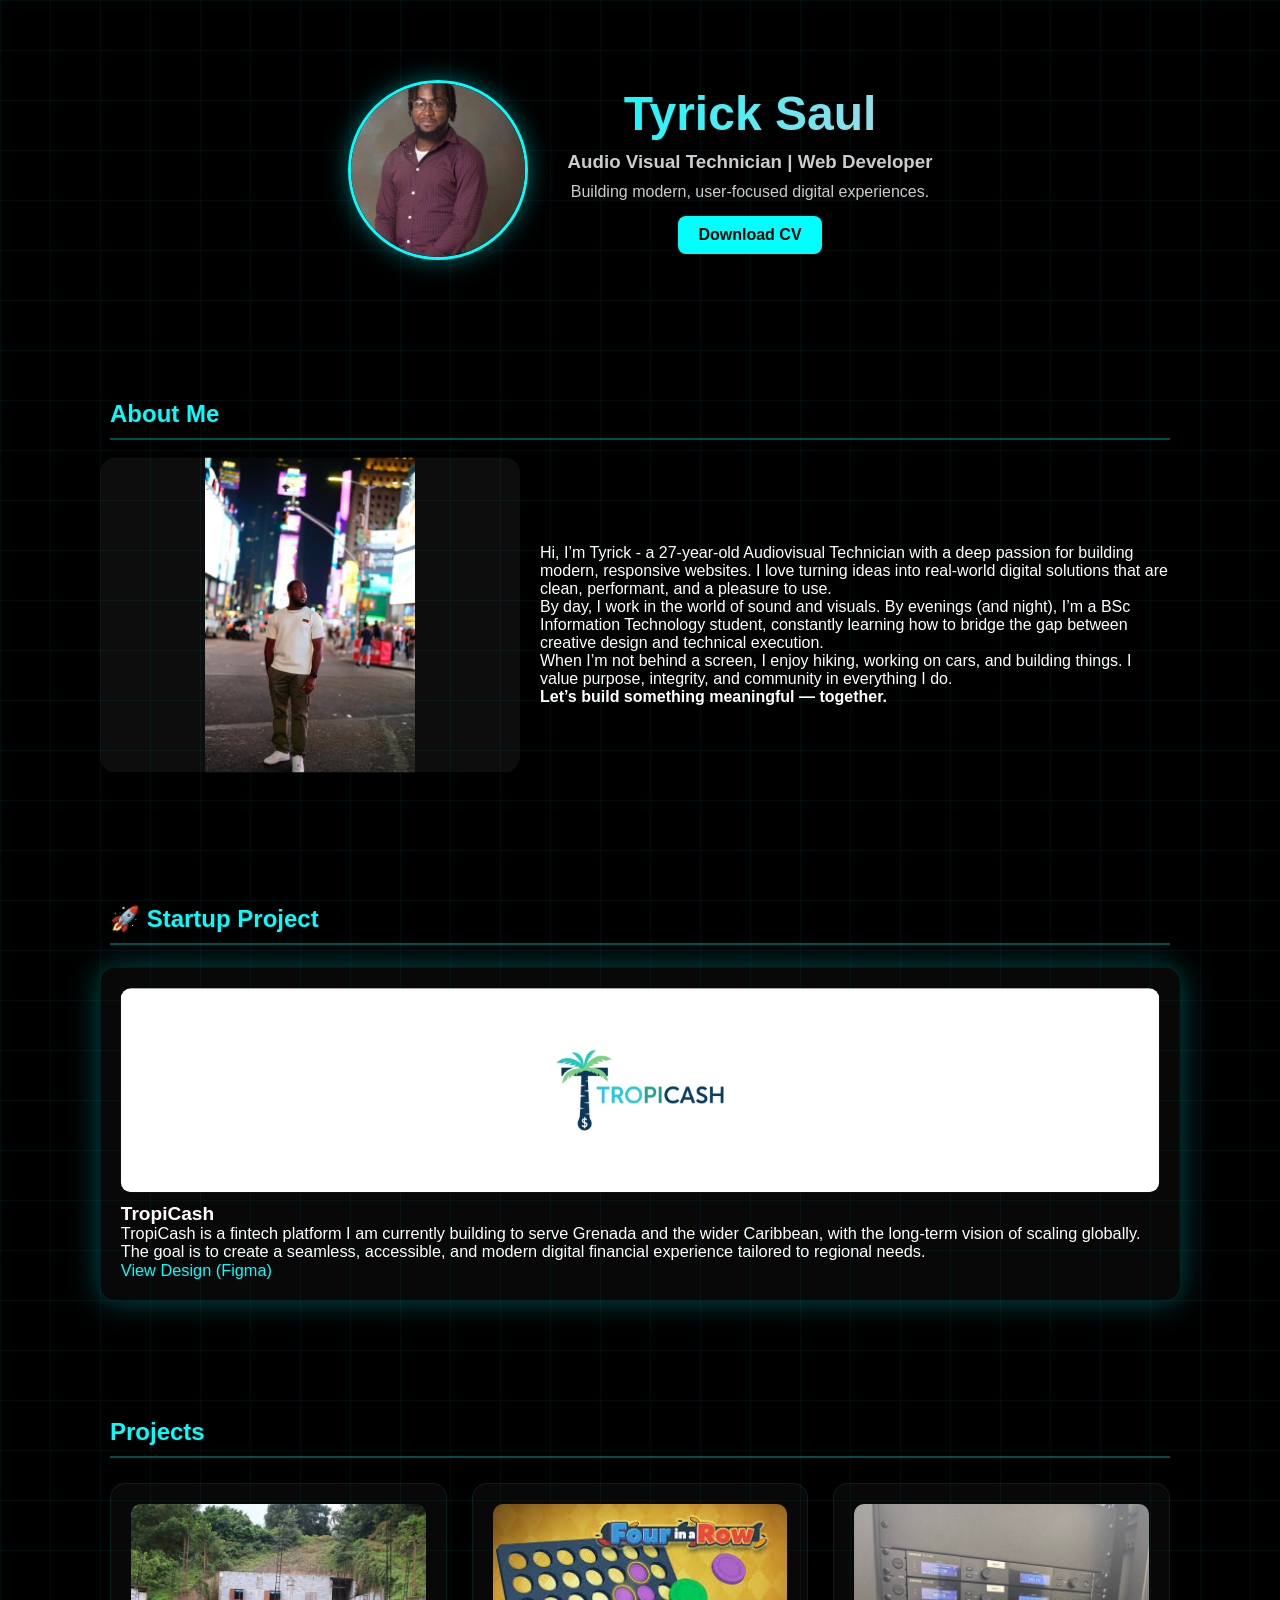
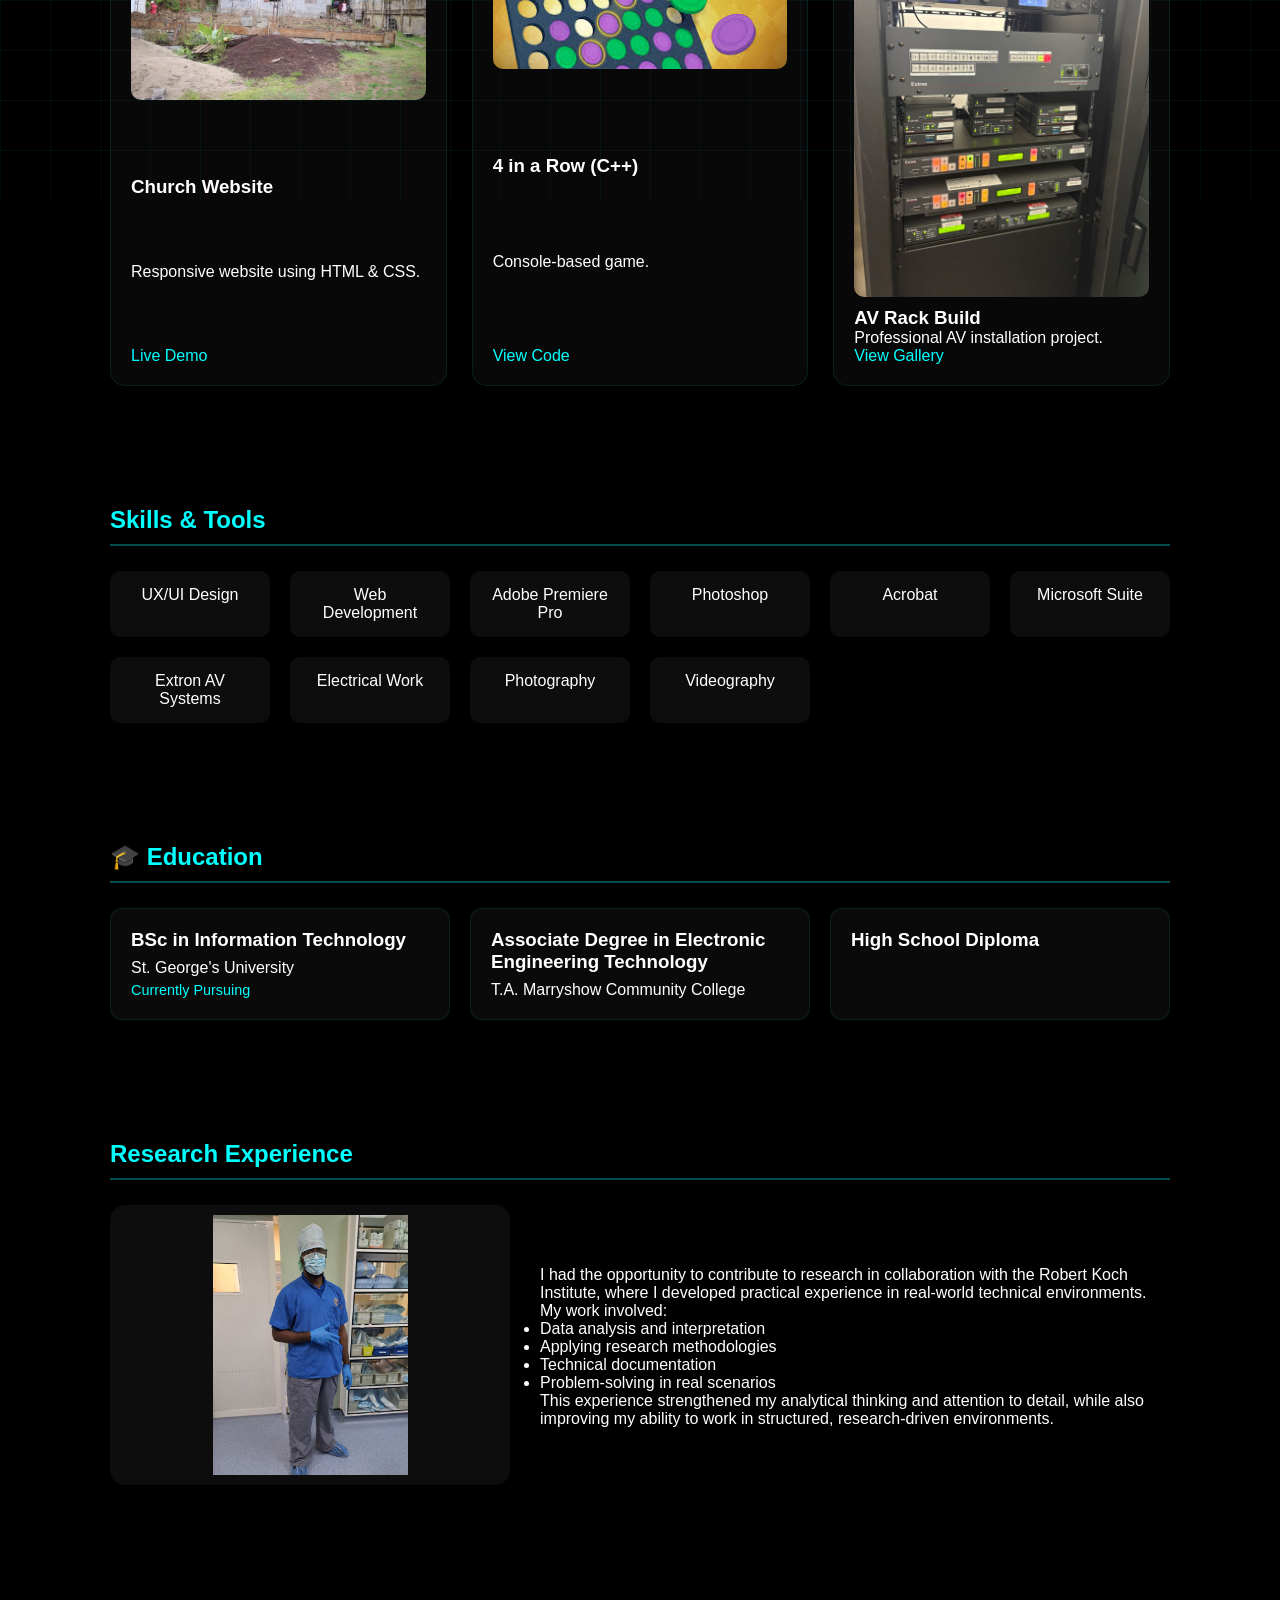
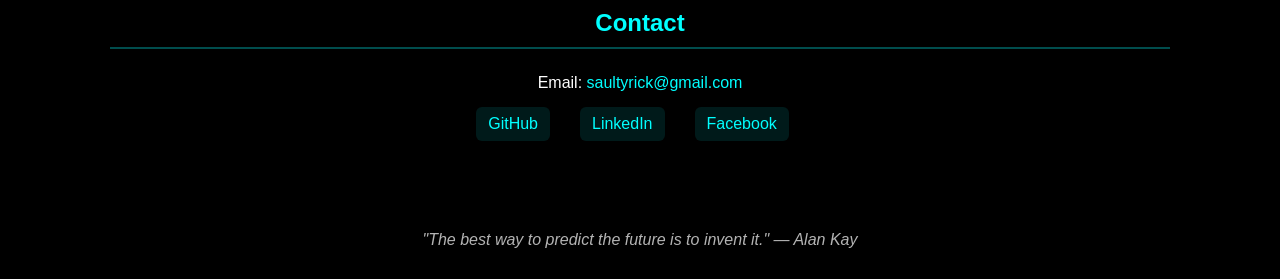
==== commit c86cfb5a: "index.html" ====
--- a/index.html
+++ b/index.html
@@ -183,7 +183,36 @@
     border-radius: 10px;
     margin-bottom: 10px;
 }
-
+/* EDUCATION */
+.education-container {
+    display: grid;
+    grid-template-columns: repeat(auto-fit, minmax(250px, 1fr));
+    gap: 20px;
+}
+
+.edu-card {
+    background: rgba(255,255,255,0.04);
+    padding: 20px;
+    border-radius: 12px;
+    border: 1px solid rgba(0,255,255,0.1);
+    transition: 0.3s;
+}
+
+.edu-card:hover {
+    transform: translateY(-5px);
+    box-shadow: 0 0 20px rgba(0,255,255,0.2);
+}
+
+.edu-card h3 {
+    margin-bottom: 8px;
+}
+
+.edu-card span {
+    display: inline-block;
+    margin-top: 5px;
+    font-size: 0.9rem;
+    color: cyan;
+}
 /* LINKS */
 a {
     color: cyan;
@@ -541,6 +570,28 @@
         <div class="skill">Videography</div>
     </div>
 </section>
+    <section class="fade-in">
+    <h2>🎓 Education</h2>
+
+    <div class="education-container">
+
+        <div class="edu-card">
+            <h3>BSc in Information Technology</h3>
+            <p>St. George's University</p>
+            <span>Currently Pursuing</span>
+        </div>
+
+        <div class="edu-card">
+            <h3>Associate Degree in Electronic Engineering Technology</h3>
+            <p>T.A. Marryshow Community College</p>
+        </div>
+
+        <div class="edu-card">
+            <h3>High School Diploma</h3>
+        </div>
+
+    </div>
+</section>
 <section class="fade-in">
     <h2>Research Experience</h2>
 
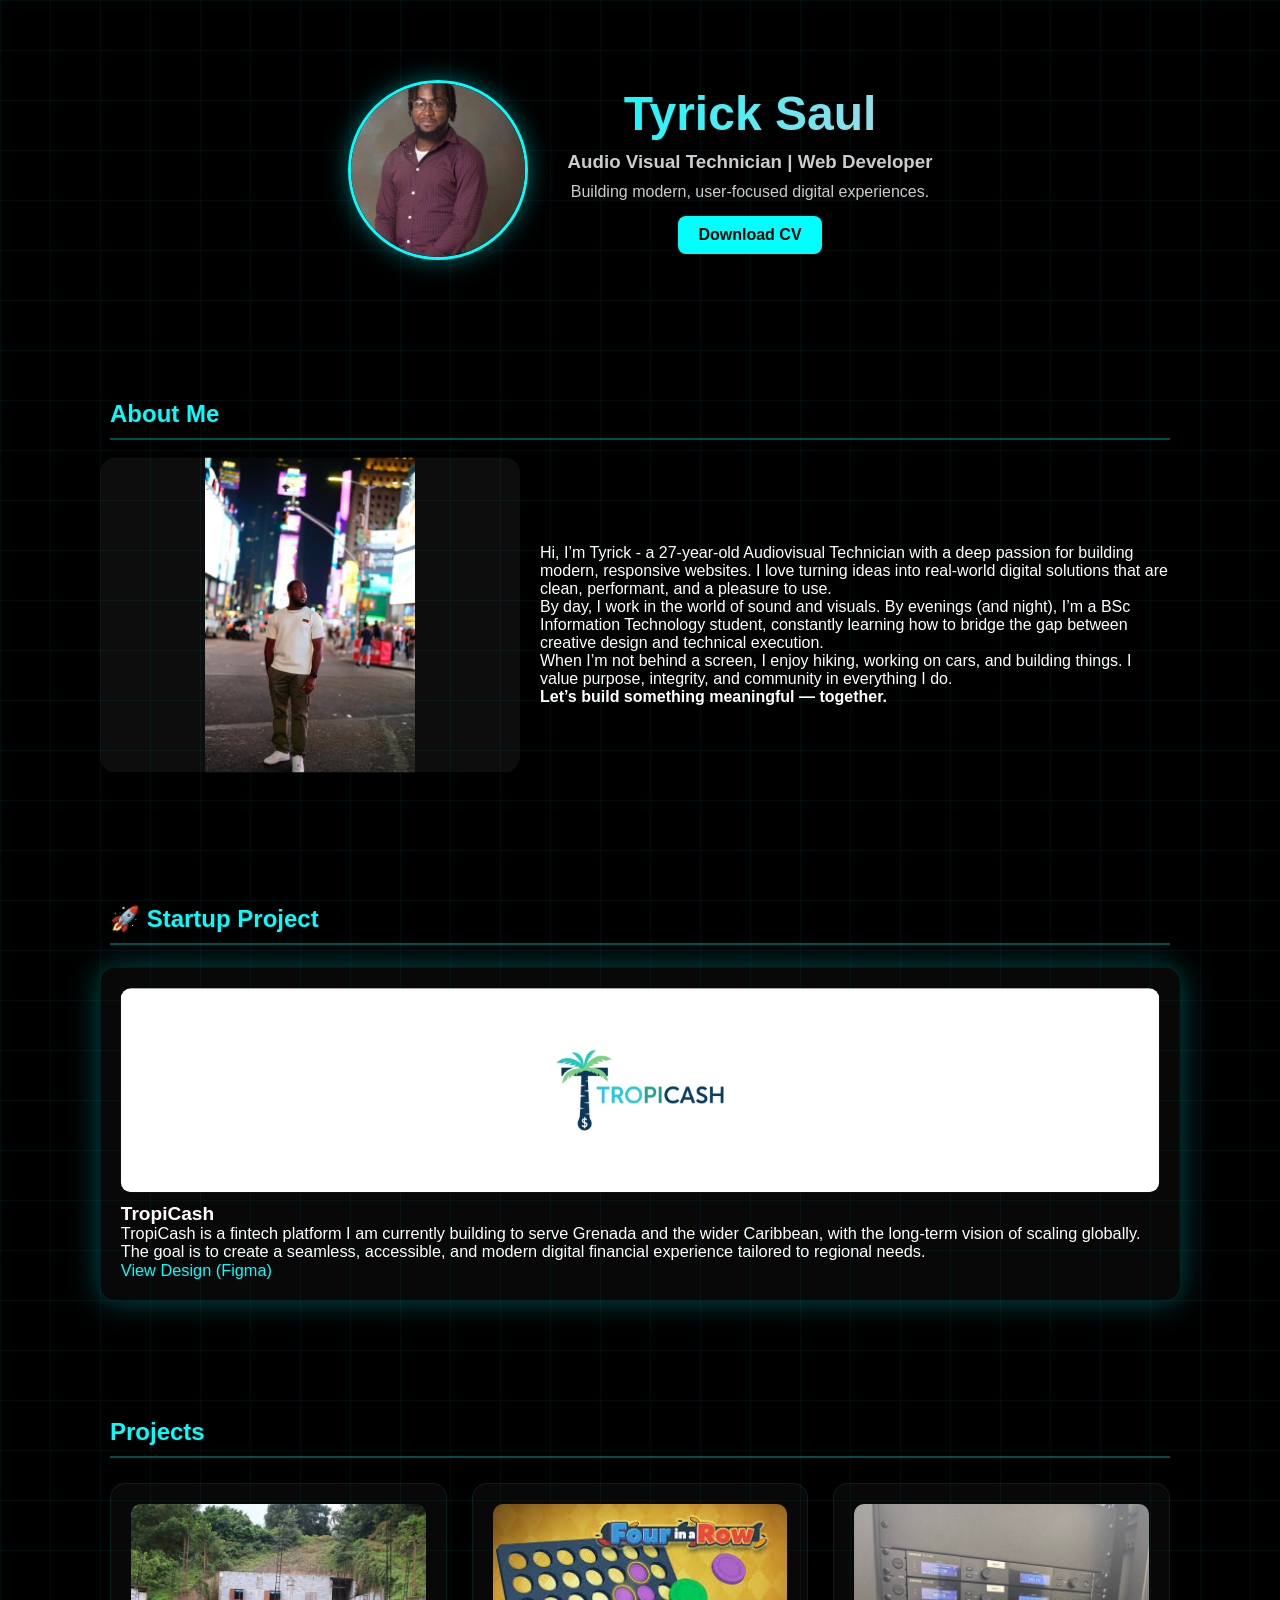
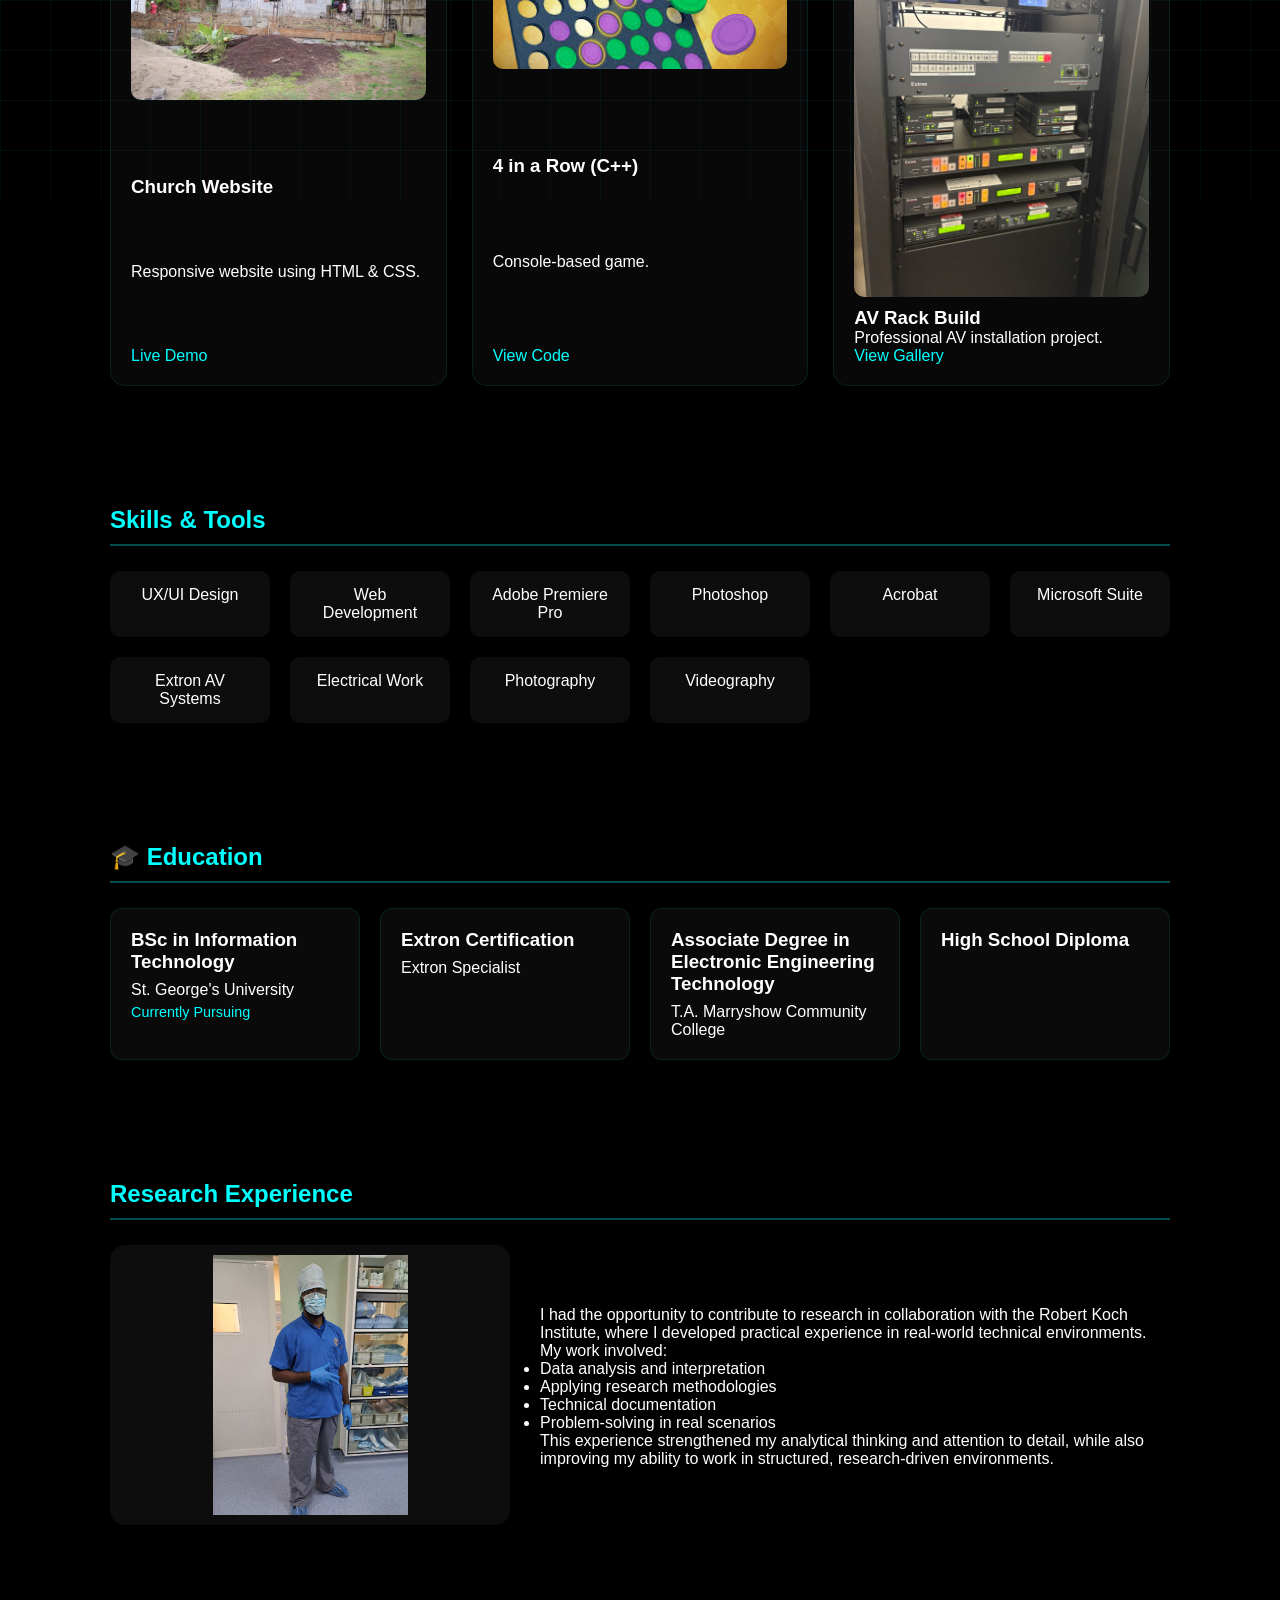
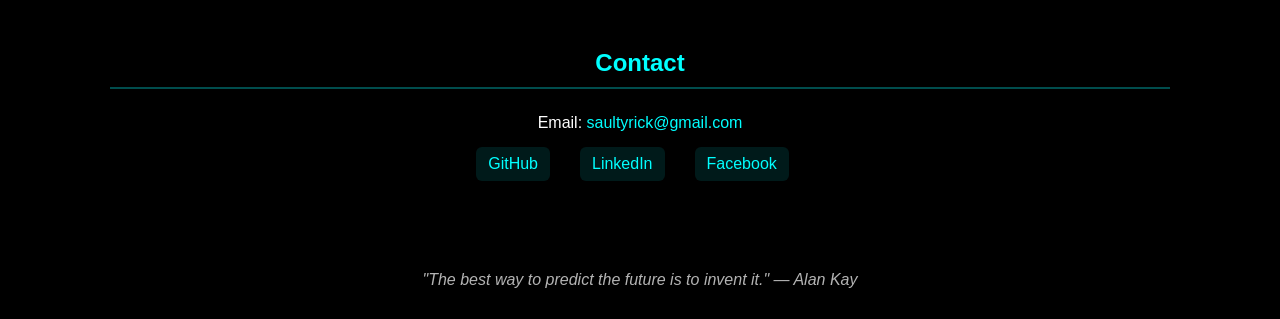
==== commit 0a0647b6: "index.html" ====
--- a/index.html
+++ b/index.html
@@ -580,7 +580,10 @@
             <p>St. George's University</p>
             <span>Currently Pursuing</span>
         </div>
-
+        <div class="edu-card">
+            <h3>Extron Certification </h3>
+            <p>Extron Specialist</p>
+        </div>
         <div class="edu-card">
             <h3>Associate Degree in Electronic Engineering Technology</h3>
             <p>T.A. Marryshow Community College</p>
